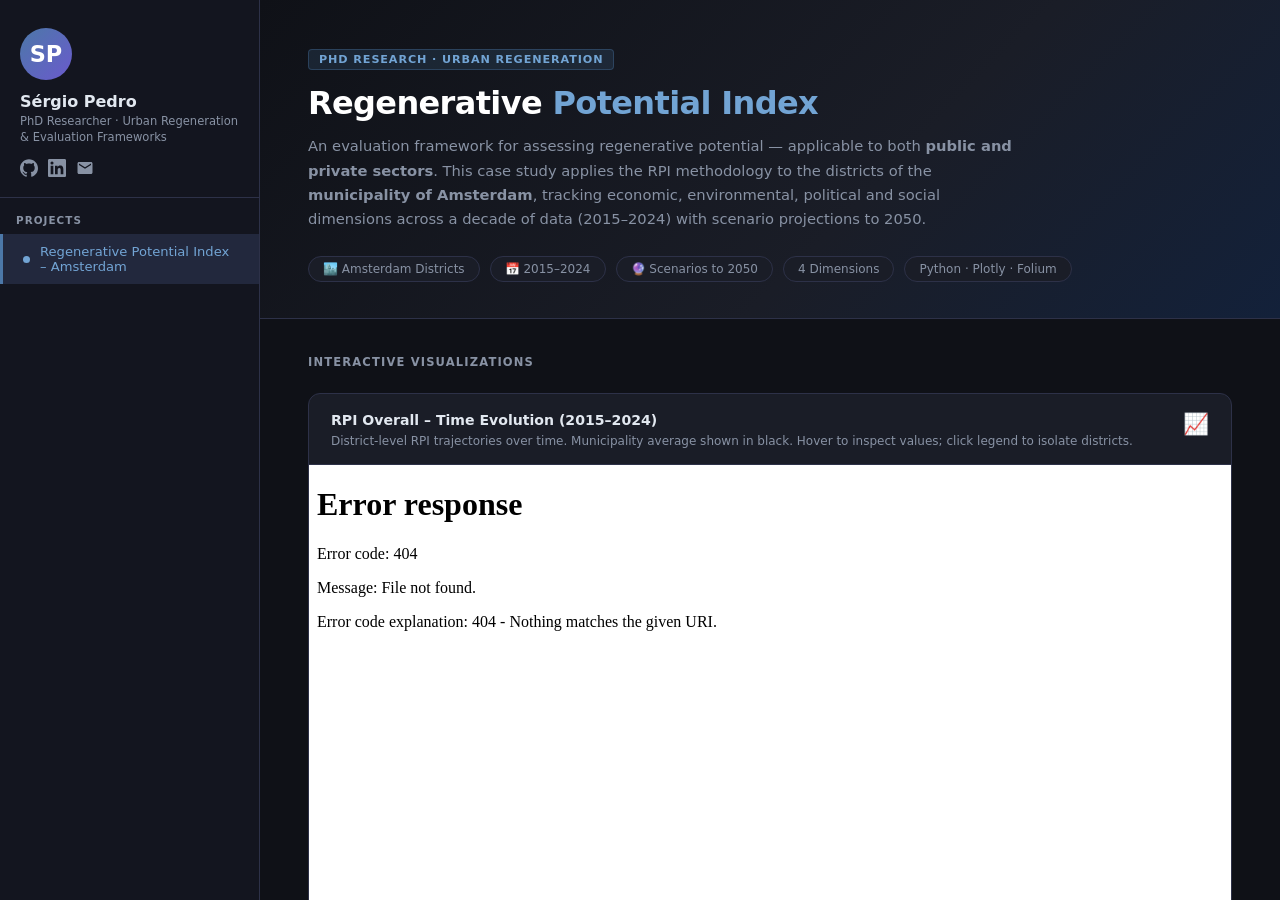
==== docs/index.html @ 81779f28 "Add interactive Plotly visualizations and GitHub Pages portfolio - Replace all matplotlib/seaborn ch" ====
<!DOCTYPE html>
<html lang="en">
<head>
  <meta charset="UTF-8" />
  <meta name="viewport" content="width=device-width, initial-scale=1.0" />
  <title>Sérgio Pedro – Portfolio</title>
  <link rel="stylesheet" href="assets/style.css" />
</head>
<body>

<!-- ═══════════════════════ SIDEBAR ═══════════════════════ -->
<aside class="sidebar">

  <div class="sidebar-header">
    <div class="sidebar-avatar">SP</div>
    <div class="sidebar-name">Sérgio Pedro</div>
    <div class="sidebar-role">PhD Researcher · Urban Regeneration &amp; Evaluation Frameworks</div>
    <div class="sidebar-links">

      <!-- GitHub -->
      <a href="https://github.com/sergiofspedro" target="_blank" title="GitHub">
        <svg viewBox="0 0 24 24" xmlns="http://www.w3.org/2000/svg">
          <path d="M12 .297c-6.63 0-12 5.373-12 12 0 5.303 3.438 9.8 8.205 11.385.6.113.82-.258.82-.577
            0-.285-.01-1.04-.015-2.04-3.338.724-4.042-1.61-4.042-1.61C4.422 18.07 3.633 17.7
            3.633 17.7c-1.087-.744.084-.729.084-.729 1.205.084 1.838 1.236 1.838 1.236 1.07
            1.835 2.809 1.305 3.495.998.108-.776.417-1.305.76-1.605-2.665-.3-5.466-1.332-5.466-5.93
            0-1.31.465-2.38 1.235-3.22-.135-.303-.54-1.523.105-3.176 0 0 1.005-.322 3.3 1.23.96-.267
            1.98-.399 3-.405 1.02.006 2.04.138 3 .405 2.28-1.552 3.285-1.23 3.285-1.23.645 1.653.24
            2.873.12 3.176.765.84 1.23 1.91 1.23 3.22 0 4.61-2.805 5.625-5.475 5.92.42.36.81 1.096.81
            2.22 0 1.606-.015 2.896-.015 3.286 0 .315.21.69.825.57C20.565 22.092 24 17.592 24 12.297c0-6.627-5.373-12-12-12"/>
        </svg>
      </a>

      <!-- LinkedIn -->
      <a href="https://linkedin.com/in/YOUR_LINKEDIN" target="_blank" title="LinkedIn">
        <svg viewBox="0 0 24 24" xmlns="http://www.w3.org/2000/svg">
          <path d="M20.447 20.452h-3.554v-5.569c0-1.328-.027-3.037-1.852-3.037-1.853 0-2.136
            1.445-2.136 2.939v5.667H9.351V9h3.414v1.561h.046c.477-.9 1.637-1.85 3.37-1.85
            3.601 0 4.267 2.37 4.267 5.455v6.286zM5.337 7.433a2.062 2.062 0 0 1-2.063-2.065
            2.064 2.064 0 1 1 2.063 2.065zm1.782 13.019H3.555V9h3.564v11.452zM22.225 0H1.771C.792
            0 0 .774 0 1.729v20.542C0 23.227.792 24 1.771 24h20.451C23.2 24 24 23.227 24
            22.271V1.729C24 .774 23.2 0 22.222 0h.003z"/>
        </svg>
      </a>

      <!-- Email -->
      <a href="mailto:YOUR_EMAIL@example.com" title="Email">
        <svg viewBox="0 0 24 24" xmlns="http://www.w3.org/2000/svg">
          <path d="M20 4H4c-1.1 0-2 .9-2 2v12c0 1.1.9 2 2 2h16c1.1 0 2-.9
            2-2V6c0-1.1-.9-2-2-2zm0 4l-8 5-8-5V6l8 5 8-5v2z"/>
        </svg>
      </a>

    </div>
  </div>

  <div class="nav-section">Projects</div>

  <div class="nav-item active" onclick="showProject('rpi')">
    <span class="nav-dot"></span>
    Regenerative Potential Index – Amsterdam
  </div>

  <!-- Add future projects here following the same pattern:
  <div class="nav-item" onclick="showProject('project2')">
    <span class="nav-dot"></span>
    Your Next Project
  </div>
  -->

</aside>

<!-- ═══════════════════════ MAIN ══════════════════════════ -->
<main class="main" id="main-content">

  <!-- ── RPI PROJECT ── -->
  <section id="project-rpi">

    <div class="hero">
      <div class="hero-tag">PhD Research · Urban Regeneration</div>
      <h1>Regenerative <span>Potential Index</span></h1>
      <p class="hero-sub">
        An evaluation framework for assessing regenerative potential — applicable to both
        <strong>public and private sectors</strong>. This case study applies the RPI methodology
        to the districts of the <strong>municipality of Amsterdam</strong>, tracking economic,
        environmental, political and social dimensions across a decade of data (2015–2024)
        with scenario projections to 2050.
      </p>
      <div class="hero-badges">
        <span class="badge">🏙️ Amsterdam Districts</span>
        <span class="badge">📅 2015–2024</span>
        <span class="badge">🔮 Scenarios to 2050</span>
        <span class="badge">4 Dimensions</span>
        <span class="badge">Python · Plotly · Folium</span>
      </div>
    </div>

    <div class="charts-section">
      <div class="section-title">Interactive Visualizations</div>

      <div class="charts-grid">

        <!-- 1. Overall time series -->
        <div class="chart-card">
          <div class="card-header">
            <div>
              <div class="card-title">RPI Overall – Time Evolution (2015–2024)</div>
              <div class="card-desc">District-level RPI trajectories over time. Municipality average shown in black. Hover to inspect values; click legend to isolate districts.</div>
            </div>
            <div class="card-icon">📈</div>
          </div>
          <iframe class="chart-frame" id="frame-ts-overall"
            src="charts/timeseries_overall.html"
            title="RPI Overall Time Series"
            loading="lazy"
            onerror="showPlaceholder(this)">
          </iframe>
        </div>

        <!-- 2. Dimension time series -->
        <div class="chart-card">
          <div class="card-header">
            <div>
              <div class="card-title">RPI by Dimension – Time Evolution</div>
              <div class="card-desc">Switch between Economic, Environmental, Political and Social dimensions using the buttons above the chart.</div>
            </div>
            <div class="card-icon">🔄</div>
          </div>
          <iframe class="chart-frame" id="frame-ts-dims"
            src="charts/timeseries_dimensions.html"
            title="RPI Dimension Time Series"
            loading="lazy">
          </iframe>
        </div>

        <!-- 3. District comparison 2024 -->
        <div class="chart-card">
          <div class="card-header">
            <div>
              <div class="card-title">District Comparison – 2024 Snapshot</div>
              <div class="card-desc">Cross-district RPI scores for 2024. Select Overall or any dimension. Municipality (purple) shown alongside all districts.</div>
            </div>
            <div class="card-icon">📊</div>
          </div>
          <iframe class="chart-frame" id="frame-hist"
            src="charts/histogram_2024.html"
            title="District Histogram 2024"
            loading="lazy">
          </iframe>
        </div>

        <!-- 4. Scenarios -->
        <div class="chart-card">
          <div class="card-header">
            <div>
              <div class="card-title">Scenario Projections – 2030 &amp; 2050</div>
              <div class="card-desc">Three forecast scenarios (Constrained, Business-As-Usual, Optimistic) extrapolated from 2024 historical trends. Toggle lines via the legend.</div>
            </div>
            <div class="card-icon">🔮</div>
          </div>
          <iframe class="chart-frame" id="frame-scenarios"
            src="charts/scenarios.html"
            title="RPI Scenarios"
            loading="lazy">
          </iframe>
        </div>

        <!-- 5. Map - full width -->
        <div class="chart-card full-width">
          <div class="card-header">
            <div>
              <div class="card-title">Interactive District Map – Amsterdam (2024)</div>
              <div class="card-desc">Choropleth map of RPI Overall scores across Amsterdam's districts in 2024. Pan, zoom and hover over each district for details.</div>
            </div>
            <div class="card-icon">🗺️</div>
          </div>
          <iframe class="chart-frame" id="frame-map"
            src="charts/map_2024.html"
            title="Amsterdam District Map"
            style="height:520px"
            loading="lazy">
          </iframe>
        </div>

        <!-- 6. Correlation heatmap - full width -->
        <div class="chart-card full-width">
          <div class="card-header">
            <div>
              <div class="card-title">Indicator Correlation Matrix</div>
              <div class="card-desc">Pairwise Pearson correlations between all normalized indicators. Blue = positive, Red = negative. Hover to read exact values.</div>
            </div>
            <div class="card-icon">🔬</div>
          </div>
          <iframe class="chart-frame" id="frame-corr"
            src="charts/correlation.html"
            title="Indicator Correlation Heatmap"
            style="height:720px"
            loading="lazy">
          </iframe>
        </div>

      </div><!-- /.charts-grid -->
    </div><!-- /.charts-section -->

  </section><!-- /#project-rpi -->

  <footer class="footer">
    <span>Sérgio Pedro · PhD Research Portfolio</span>
    <span>
      <a href="https://github.com/sergiofspedro/Regenerative-Potential-Index" target="_blank">
        View source on GitHub →
      </a>
    </span>
  </footer>

</main>

<script>
  function showProject(id) {
    document.querySelectorAll('main > section').forEach(s => s.style.display = 'none');
    document.querySelectorAll('.nav-item').forEach(n => n.classList.remove('active'));
    const section = document.getElementById('project-' + id);
    if (section) section.style.display = 'block';
    event.currentTarget.classList.add('active');
  }
</script>

</body>
</html>
---- docs/assets/style.css ----
* {
  margin: 0;
  padding: 0;
  box-sizing: border-box;
}

:root {
  --sidebar-w: 260px;
  --bg-dark:   #0f1117;
  --bg-card:   #1a1d27;
  --bg-sidebar:#13151f;
  --accent:    #4C78A8;
  --accent2:   #72a4d4;
  --text:      #e2e8f0;
  --muted:     #8892a4;
  --border:    #2d3148;
  --active:    #22283d;
}

body {
  font-family: 'Segoe UI', system-ui, -apple-system, sans-serif;
  background: var(--bg-dark);
  color: var(--text);
  display: flex;
  height: 100vh;
  overflow: hidden;
}

/* ─── SIDEBAR ─────────────────────────────────────────────── */
.sidebar {
  width: var(--sidebar-w);
  min-width: var(--sidebar-w);
  background: var(--bg-sidebar);
  border-right: 1px solid var(--border);
  display: flex;
  flex-direction: column;
  overflow-y: auto;
  position: fixed;
  top: 0; left: 0; bottom: 0;
  z-index: 100;
}

.sidebar-header {
  padding: 28px 20px 20px;
  border-bottom: 1px solid var(--border);
}

.sidebar-avatar {
  width: 52px; height: 52px;
  background: linear-gradient(135deg, var(--accent), #6a5acd);
  border-radius: 50%;
  display: flex; align-items: center; justify-content: center;
  font-size: 1.4rem; font-weight: 700; color: #fff;
  margin-bottom: 12px;
}

.sidebar-name {
  font-size: 1rem;
  font-weight: 600;
  color: var(--text);
  margin-bottom: 2px;
}

.sidebar-role {
  font-size: 0.72rem;
  color: var(--muted);
  line-height: 1.4;
  margin-bottom: 14px;
}

.sidebar-links {
  display: flex;
  gap: 10px;
}

.sidebar-links a {
  color: var(--muted);
  text-decoration: none;
  transition: color .2s;
  display: flex; align-items: center;
}

.sidebar-links a:hover { color: var(--accent2); }

.sidebar-links svg {
  width: 18px; height: 18px;
  fill: currentColor;
}

/* ─── NAV ─────────────────────────────────────────────────── */
.nav-section {
  padding: 16px 16px 8px;
  font-size: 0.65rem;
  font-weight: 700;
  letter-spacing: .1em;
  text-transform: uppercase;
  color: var(--muted);
}

.nav-item {
  display: flex;
  align-items: center;
  gap: 10px;
  padding: 10px 20px;
  cursor: pointer;
  border-left: 3px solid transparent;
  transition: all .18s;
  font-size: 0.82rem;
  color: var(--muted);
}

.nav-item:hover {
  background: var(--active);
  color: var(--text);
}

.nav-item.active {
  background: var(--active);
  border-left-color: var(--accent);
  color: var(--accent2);
}

.nav-item .nav-dot {
  width: 7px; height: 7px;
  border-radius: 50%;
  background: var(--muted);
  flex-shrink: 0;
}

.nav-item.active .nav-dot { background: var(--accent2); }

/* ─── MAIN CONTENT ────────────────────────────────────────── */
.main {
  margin-left: var(--sidebar-w);
  flex: 1;
  overflow-y: auto;
  height: 100vh;
}

/* ─── PROJECT HERO ────────────────────────────────────────── */
.hero {
  background: linear-gradient(135deg, #0f1117 0%, #1a1d27 60%, #13213a 100%);
  padding: 48px 48px 36px;
  border-bottom: 1px solid var(--border);
}

.hero-tag {
  display: inline-block;
  background: rgba(76,120,168,.18);
  color: var(--accent2);
  border: 1px solid rgba(76,120,168,.35);
  border-radius: 4px;
  padding: 3px 10px;
  font-size: 0.7rem;
  font-weight: 600;
  letter-spacing: .08em;
  text-transform: uppercase;
  margin-bottom: 14px;
}

.hero h1 {
  font-size: 2rem;
  font-weight: 700;
  letter-spacing: -.02em;
  color: #fff;
  margin-bottom: 12px;
  line-height: 1.2;
}

.hero h1 span { color: var(--accent2); }

.hero-sub {
  font-size: 0.92rem;
  color: var(--muted);
  max-width: 720px;
  line-height: 1.65;
  margin-bottom: 24px;
}

.hero-badges {
  display: flex; flex-wrap: wrap; gap: 10px;
}

.badge {
  background: var(--bg-card);
  border: 1px solid var(--border);
  border-radius: 20px;
  padding: 5px 14px;
  font-size: 0.75rem;
  color: var(--muted);
}

/* ─── CHARTS GRID ─────────────────────────────────────────── */
.charts-section {
  padding: 36px 48px 60px;
}

.section-title {
  font-size: 0.72rem;
  font-weight: 700;
  letter-spacing: .1em;
  text-transform: uppercase;
  color: var(--muted);
  margin-bottom: 24px;
}

.charts-grid {
  display: grid;
  grid-template-columns: repeat(auto-fill, minmax(580px, 1fr));
  gap: 24px;
}

.chart-card {
  background: var(--bg-card);
  border: 1px solid var(--border);
  border-radius: 12px;
  overflow: hidden;
  transition: border-color .2s, box-shadow .2s;
}

.chart-card:hover {
  border-color: var(--accent);
  box-shadow: 0 0 0 1px rgba(76,120,168,.2);
}

.chart-card.full-width {
  grid-column: 1 / -1;
}

.card-header {
  padding: 18px 22px 14px;
  border-bottom: 1px solid var(--border);
  display: flex; align-items: flex-start; justify-content: space-between; gap: 12px;
}

.card-title {
  font-size: 0.88rem;
  font-weight: 600;
  color: var(--text);
  margin-bottom: 4px;
}

.card-desc {
  font-size: 0.75rem;
  color: var(--muted);
  line-height: 1.5;
}

.card-icon {
  font-size: 1.3rem;
  flex-shrink: 0;
}

.chart-frame {
  width: 100%;
  height: 460px;
  border: none;
  background: #fff;
  display: block;
}

.chart-placeholder {
  width: 100%;
  height: 460px;
  display: flex;
  flex-direction: column;
  align-items: center;
  justify-content: center;
  gap: 12px;
  color: var(--muted);
  font-size: 0.85rem;
  background: rgba(255,255,255,.02);
}

.chart-placeholder .icon { font-size: 2.4rem; opacity: .4; }

/* ─── FOOTER ──────────────────────────────────────────────── */
.footer {
  padding: 24px 48px;
  border-top: 1px solid var(--border);
  display: flex; align-items: center; justify-content: space-between;
  font-size: 0.75rem; color: var(--muted);
}

.footer a { color: var(--accent2); text-decoration: none; }
.footer a:hover { text-decoration: underline; }

/* ─── RESPONSIVE ──────────────────────────────────────────── */
@media (max-width: 900px) {
  .sidebar { display: none; }
  .main { margin-left: 0; }
  .hero, .charts-section, .footer { padding-left: 24px; padding-right: 24px; }
  .charts-grid { grid-template-columns: 1fr; }
}
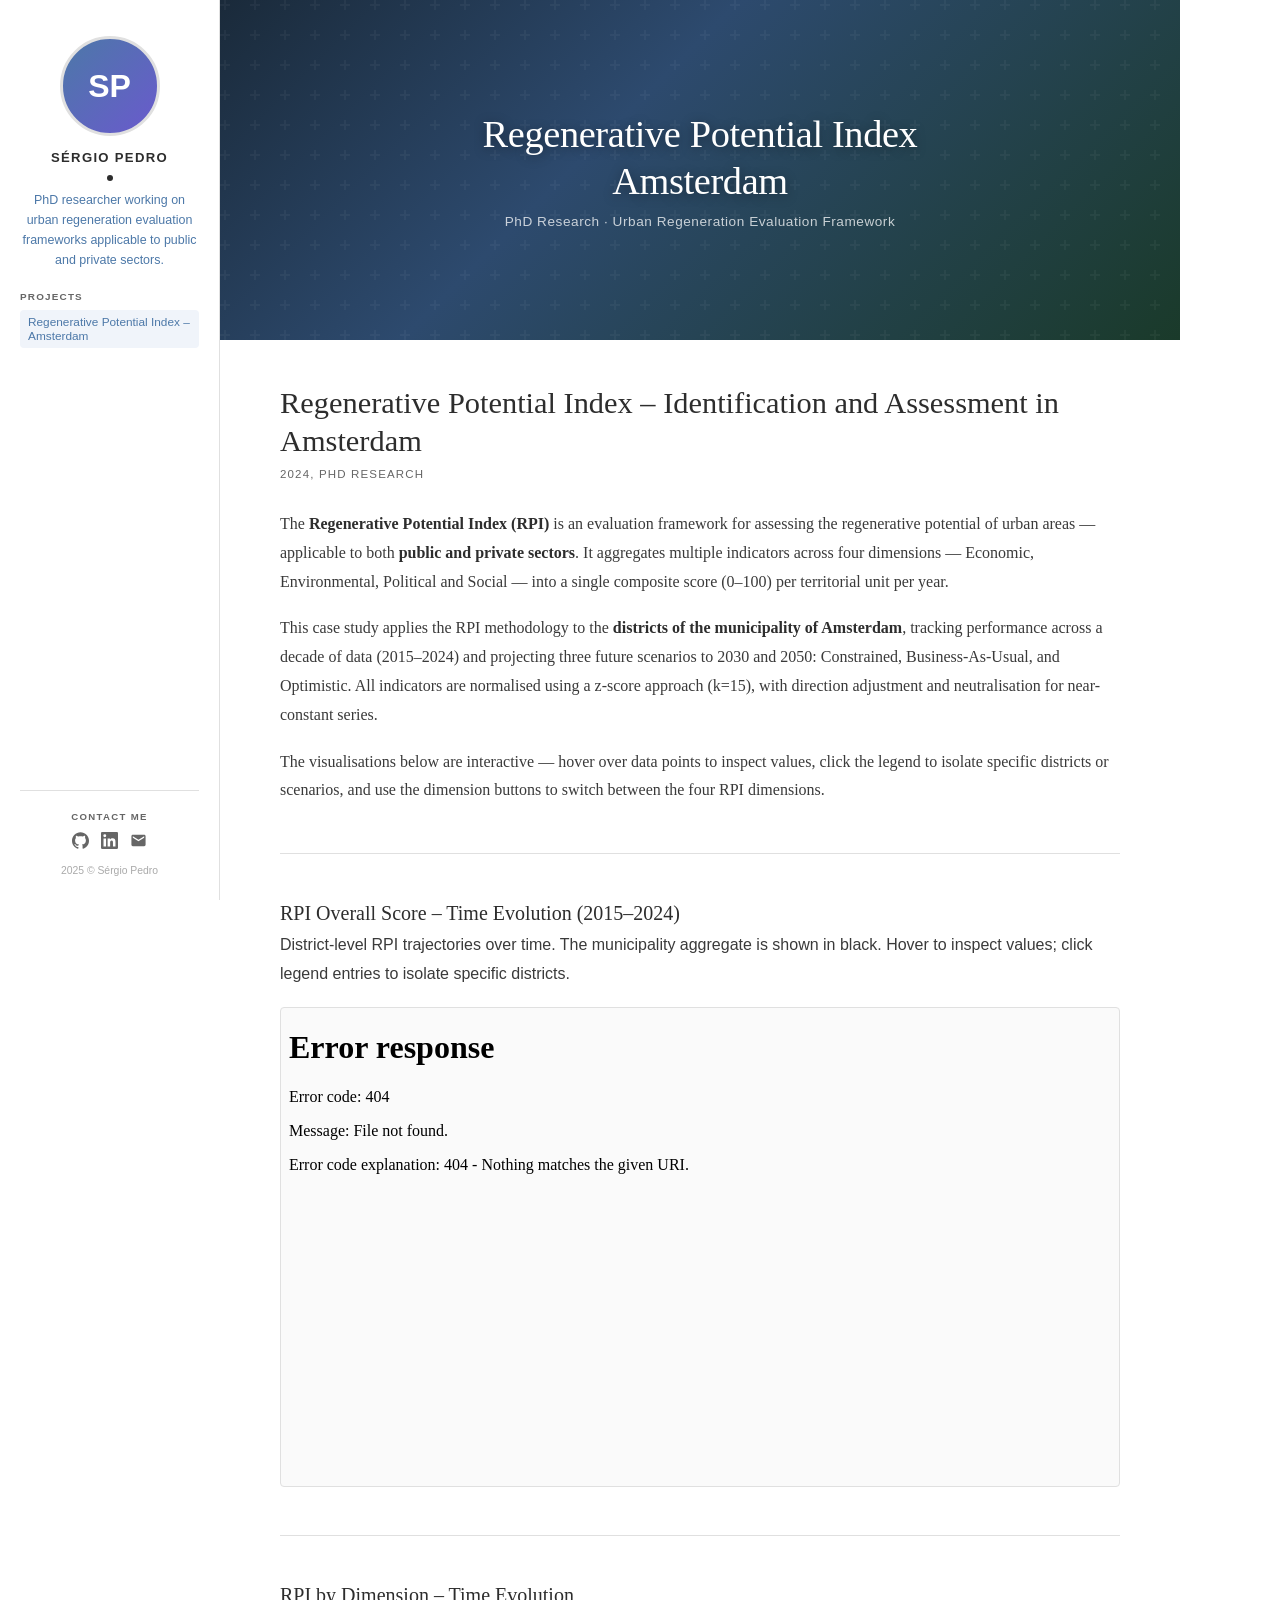
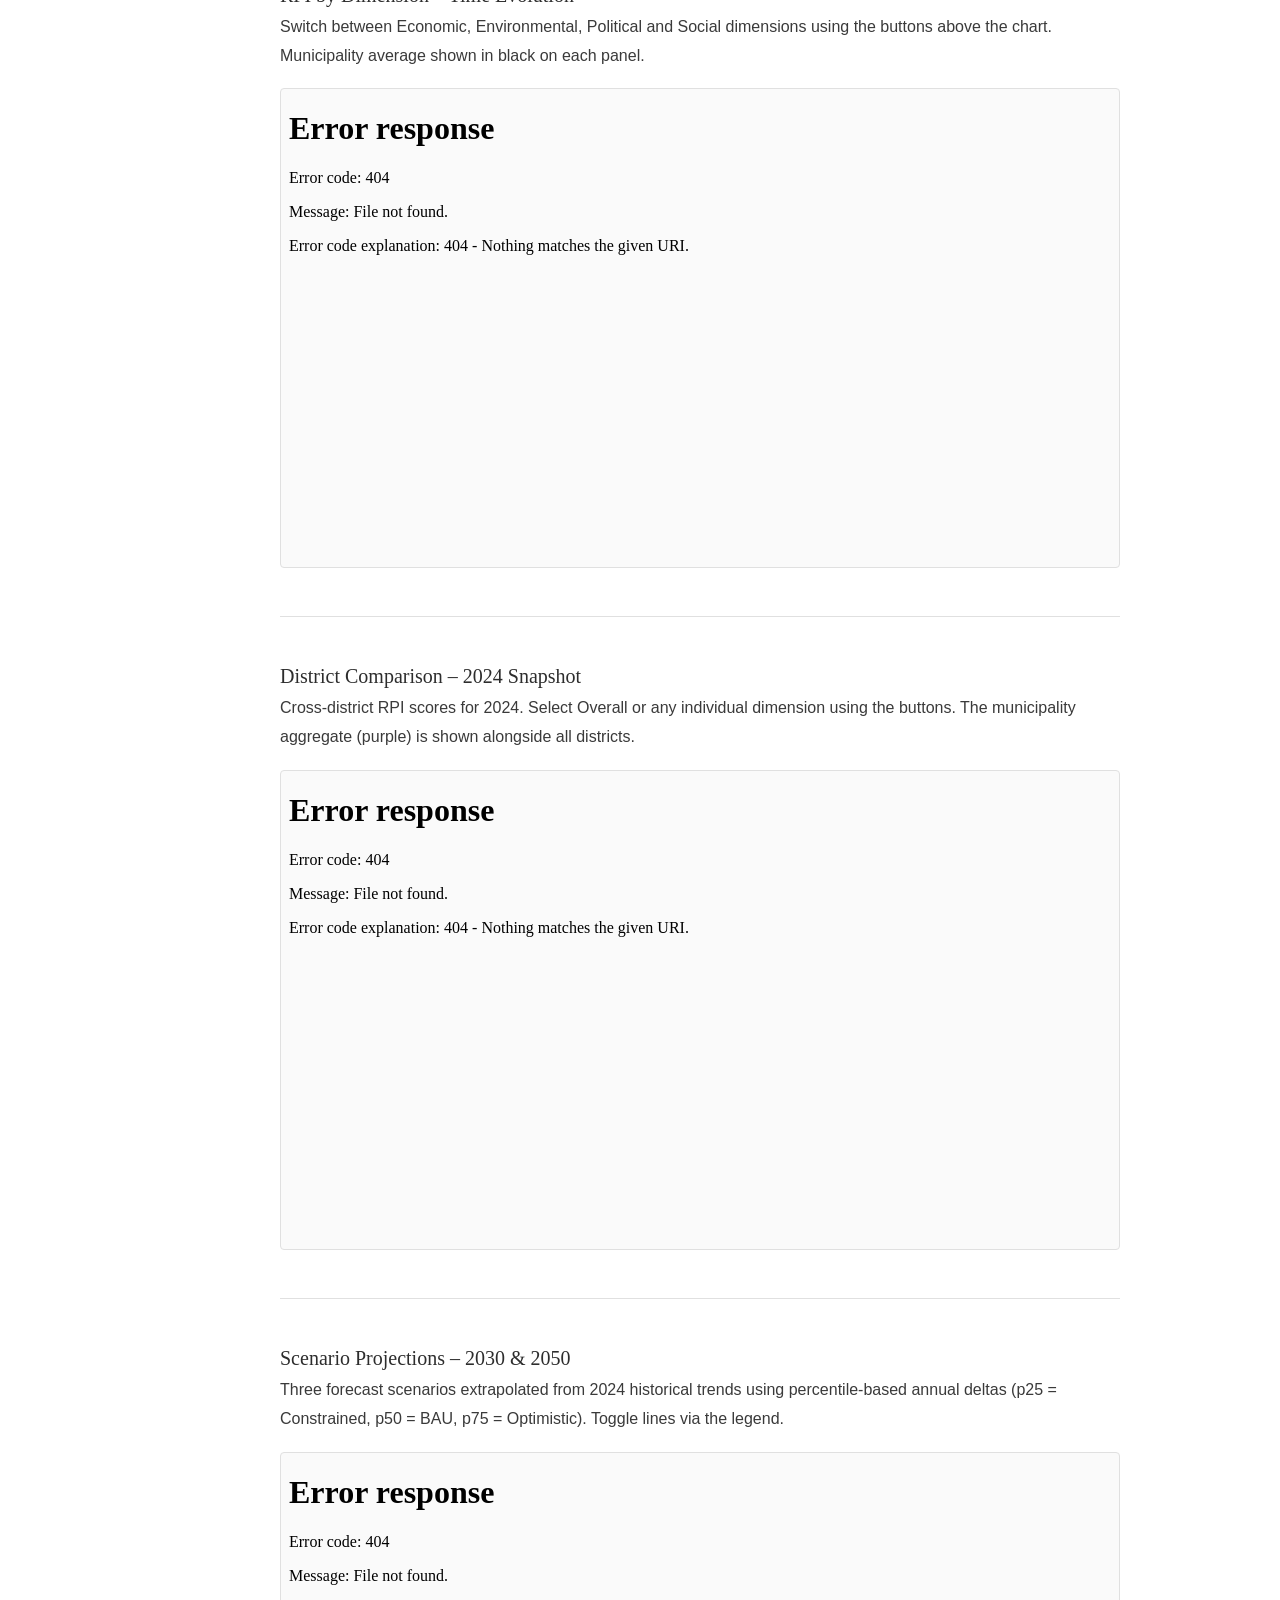
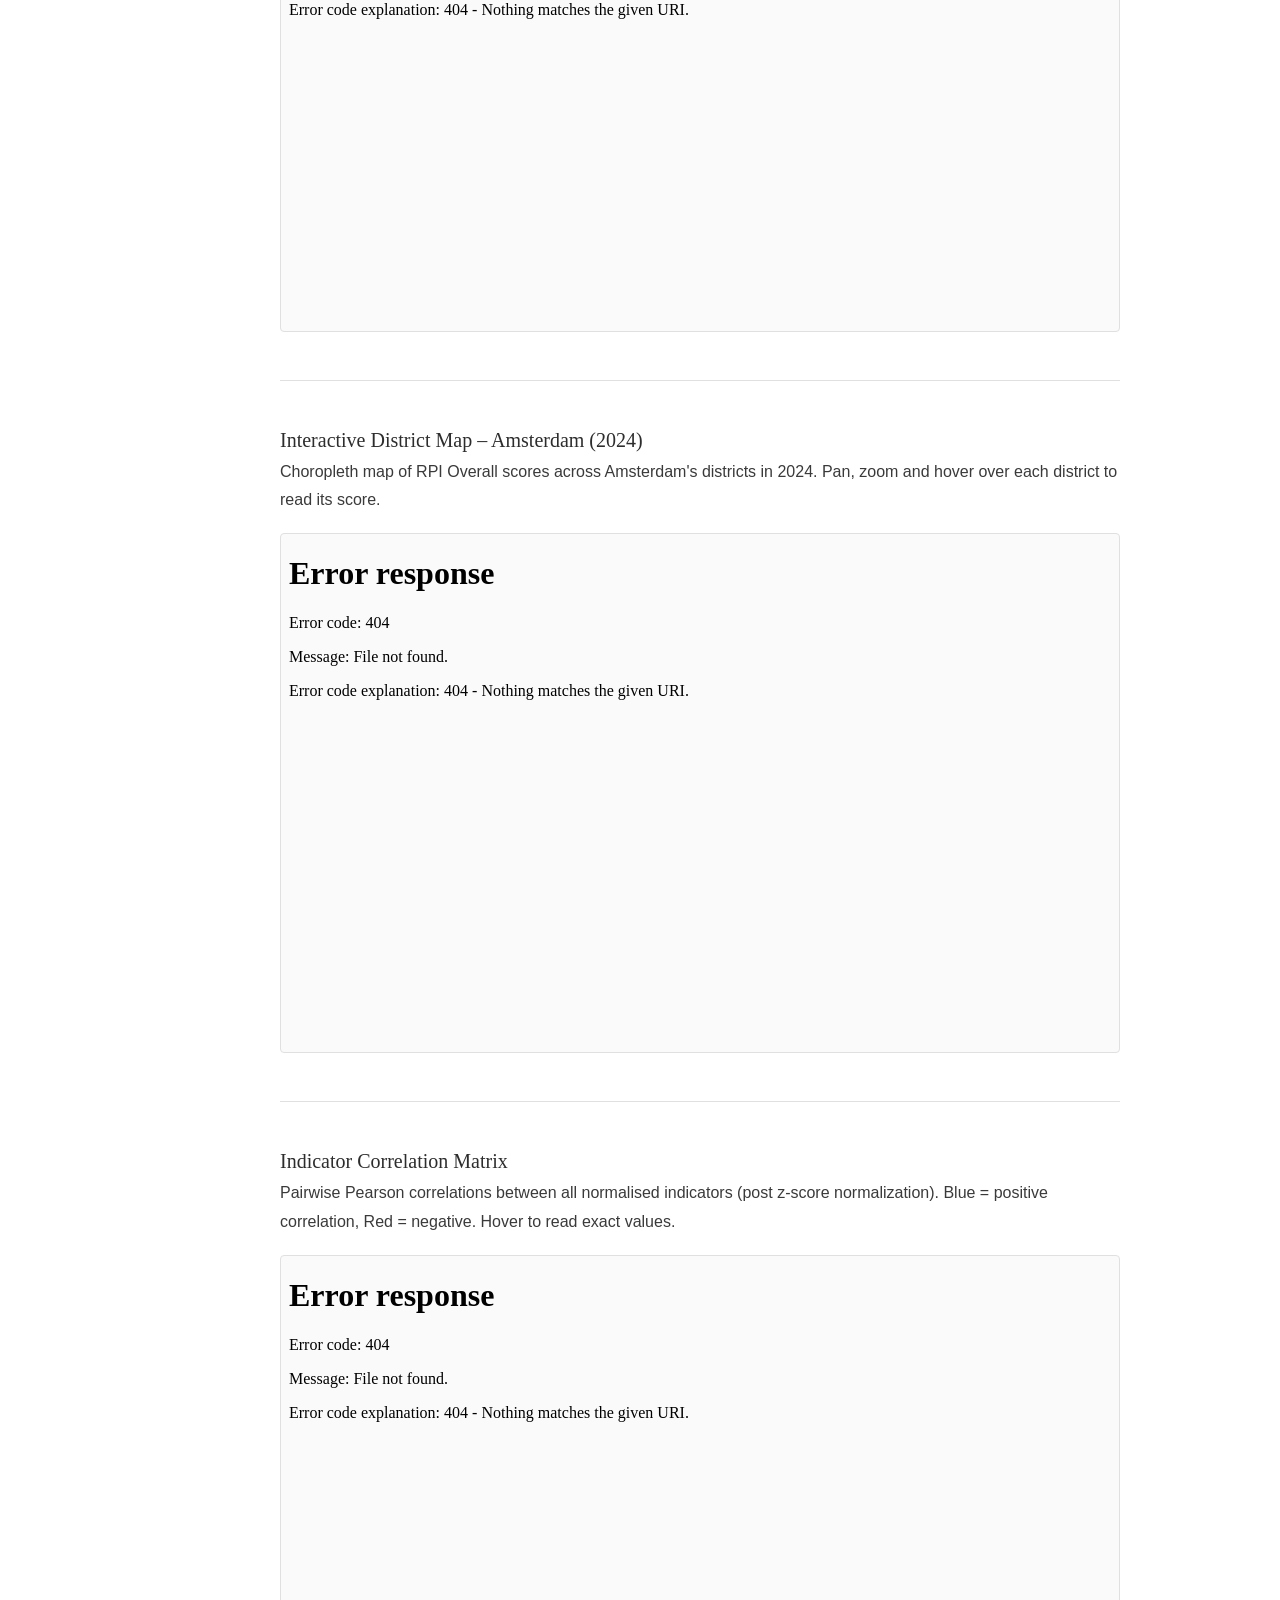
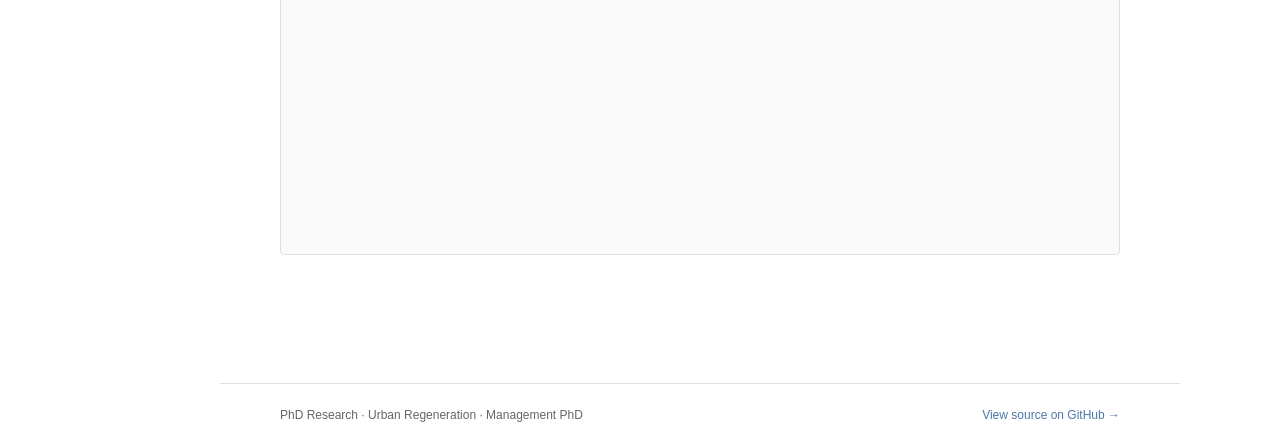
==== commit 438d18c5: "Redesign GitHub Pages to match article/blog layout (Manuel Banza style) - Light theme instead of dar" ====
--- a/docs/index.html
+++ b/docs/index.html
@@ -8,220 +8,184 @@
 </head>
 <body>
 
-<!-- ═══════════════════════ SIDEBAR ═══════════════════════ -->
+<!-- ═══════════════════ SIDEBAR ════════════════════ -->
 <aside class="sidebar">
 
-  <div class="sidebar-header">
-    <div class="sidebar-avatar">SP</div>
-    <div class="sidebar-name">Sérgio Pedro</div>
-    <div class="sidebar-role">PhD Researcher · Urban Regeneration &amp; Evaluation Frameworks</div>
-    <div class="sidebar-links">
+  <div class="sidebar-avatar">SP</div>
+  <div class="sidebar-name">Sérgio Pedro</div>
+  <div class="sidebar-dot"></div>
+  <p class="sidebar-bio">
+    PhD researcher working on urban regeneration evaluation frameworks applicable to public and private sectors.
+  </p>
+
+  <div class="sidebar-projects">
+    <div class="sidebar-projects-title">Projects</div>
+    <button class="sidebar-project-link active" onclick="showProject('rpi', this)">
+      Regenerative Potential Index – Amsterdam
+    </button>
+    <!-- Add future projects here:
+    <button class="sidebar-project-link" onclick="showProject('project2', this)">
+      Your Next Project
+    </button>
+    -->
+  </div>
+
+  <div class="sidebar-contact">
+    <div class="sidebar-contact-label">Contact me</div>
+    <div class="contact-icons">
 
       <!-- GitHub -->
       <a href="https://github.com/sergiofspedro" target="_blank" title="GitHub">
-        <svg viewBox="0 0 24 24" xmlns="http://www.w3.org/2000/svg">
-          <path d="M12 .297c-6.63 0-12 5.373-12 12 0 5.303 3.438 9.8 8.205 11.385.6.113.82-.258.82-.577
-            0-.285-.01-1.04-.015-2.04-3.338.724-4.042-1.61-4.042-1.61C4.422 18.07 3.633 17.7
-            3.633 17.7c-1.087-.744.084-.729.084-.729 1.205.084 1.838 1.236 1.838 1.236 1.07
-            1.835 2.809 1.305 3.495.998.108-.776.417-1.305.76-1.605-2.665-.3-5.466-1.332-5.466-5.93
-            0-1.31.465-2.38 1.235-3.22-.135-.303-.54-1.523.105-3.176 0 0 1.005-.322 3.3 1.23.96-.267
-            1.98-.399 3-.405 1.02.006 2.04.138 3 .405 2.28-1.552 3.285-1.23 3.285-1.23.645 1.653.24
-            2.873.12 3.176.765.84 1.23 1.91 1.23 3.22 0 4.61-2.805 5.625-5.475 5.92.42.36.81 1.096.81
-            2.22 0 1.606-.015 2.896-.015 3.286 0 .315.21.69.825.57C20.565 22.092 24 17.592 24 12.297c0-6.627-5.373-12-12-12"/>
-        </svg>
+        <svg viewBox="0 0 24 24"><path d="M12 .297c-6.63 0-12 5.373-12 12 0 5.303 3.438 9.8 8.205 11.385.6.113.82-.258.82-.577 0-.285-.01-1.04-.015-2.04-3.338.724-4.042-1.61-4.042-1.61C4.422 18.07 3.633 17.7 3.633 17.7c-1.087-.744.084-.729.084-.729 1.205.084 1.838 1.236 1.838 1.236 1.07 1.835 2.809 1.305 3.495.998.108-.776.417-1.305.76-1.605-2.665-.3-5.466-1.332-5.466-5.93 0-1.31.465-2.38 1.235-3.22-.135-.303-.54-1.523.105-3.176 0 0 1.005-.322 3.3 1.23.96-.267 1.98-.399 3-.405 1.02.006 2.04.138 3 .405 2.28-1.552 3.285-1.23 3.285-1.23.645 1.653.24 2.873.12 3.176.765.84 1.23 1.91 1.23 3.22 0 4.61-2.805 5.625-5.475 5.92.42.36.81 1.096.81 2.22 0 1.606-.015 2.896-.015 3.286 0 .315.21.69.825.57C20.565 22.092 24 17.592 24 12.297c0-6.627-5.373-12-12-12"/></svg>
       </a>
 
       <!-- LinkedIn -->
       <a href="https://linkedin.com/in/YOUR_LINKEDIN" target="_blank" title="LinkedIn">
-        <svg viewBox="0 0 24 24" xmlns="http://www.w3.org/2000/svg">
-          <path d="M20.447 20.452h-3.554v-5.569c0-1.328-.027-3.037-1.852-3.037-1.853 0-2.136
-            1.445-2.136 2.939v5.667H9.351V9h3.414v1.561h.046c.477-.9 1.637-1.85 3.37-1.85
-            3.601 0 4.267 2.37 4.267 5.455v6.286zM5.337 7.433a2.062 2.062 0 0 1-2.063-2.065
-            2.064 2.064 0 1 1 2.063 2.065zm1.782 13.019H3.555V9h3.564v11.452zM22.225 0H1.771C.792
-            0 0 .774 0 1.729v20.542C0 23.227.792 24 1.771 24h20.451C23.2 24 24 23.227 24
-            22.271V1.729C24 .774 23.2 0 22.222 0h.003z"/>
-        </svg>
+        <svg viewBox="0 0 24 24"><path d="M20.447 20.452h-3.554v-5.569c0-1.328-.027-3.037-1.852-3.037-1.853 0-2.136 1.445-2.136 2.939v5.667H9.351V9h3.414v1.561h.046c.477-.9 1.637-1.85 3.37-1.85 3.601 0 4.267 2.37 4.267 5.455v6.286zM5.337 7.433a2.062 2.062 0 0 1-2.063-2.065 2.064 2.064 0 1 1 2.063 2.065zm1.782 13.019H3.555V9h3.564v11.452zM22.225 0H1.771C.792 0 0 .774 0 1.729v20.542C0 23.227.792 24 1.771 24h20.451C23.2 24 24 23.227 24 22.271V1.729C24 .774 23.2 0 22.222 0h.003z"/></svg>
       </a>
 
       <!-- Email -->
       <a href="mailto:YOUR_EMAIL@example.com" title="Email">
-        <svg viewBox="0 0 24 24" xmlns="http://www.w3.org/2000/svg">
-          <path d="M20 4H4c-1.1 0-2 .9-2 2v12c0 1.1.9 2 2 2h16c1.1 0 2-.9
-            2-2V6c0-1.1-.9-2-2-2zm0 4l-8 5-8-5V6l8 5 8-5v2z"/>
-        </svg>
+        <svg viewBox="0 0 24 24"><path d="M20 4H4c-1.1 0-2 .9-2 2v12c0 1.1.9 2 2 2h16c1.1 0 2-.9 2-2V6c0-1.1-.9-2-2-2zm0 4l-8 5-8-5V6l8 5 8-5v2z"/></svg>
       </a>
 
     </div>
+    <div class="sidebar-copy">2025 © Sérgio Pedro</div>
   </div>
-
-  <div class="nav-section">Projects</div>
-
-  <div class="nav-item active" onclick="showProject('rpi')">
-    <span class="nav-dot"></span>
-    Regenerative Potential Index – Amsterdam
-  </div>
-
-  <!-- Add future projects here following the same pattern:
-  <div class="nav-item" onclick="showProject('project2')">
-    <span class="nav-dot"></span>
-    Your Next Project
-  </div>
-  -->
 
 </aside>
 
-<!-- ═══════════════════════ MAIN ══════════════════════════ -->
-<main class="main" id="main-content">
+<!-- ═══════════════════ MAIN ════════════════════════ -->
+<main class="main">
 
   <!-- ── RPI PROJECT ── -->
   <section id="project-rpi">
 
-    <div class="hero">
-      <div class="hero-tag">PhD Research · Urban Regeneration</div>
-      <h1>Regenerative <span>Potential Index</span></h1>
-      <p class="hero-sub">
-        An evaluation framework for assessing regenerative potential — applicable to both
-        <strong>public and private sectors</strong>. This case study applies the RPI methodology
-        to the districts of the <strong>municipality of Amsterdam</strong>, tracking economic,
-        environmental, political and social dimensions across a decade of data (2015–2024)
-        with scenario projections to 2050.
-      </p>
-      <div class="hero-badges">
-        <span class="badge">🏙️ Amsterdam Districts</span>
-        <span class="badge">📅 2015–2024</span>
-        <span class="badge">🔮 Scenarios to 2050</span>
-        <span class="badge">4 Dimensions</span>
-        <span class="badge">Python · Plotly · Folium</span>
+    <!-- Hero banner -->
+    <div class="hero-banner">
+      <div class="hero-text">
+        <h1>Regenerative Potential Index<br>Amsterdam</h1>
+        <div class="hero-sub-banner">PhD Research · Urban Regeneration Evaluation Framework</div>
       </div>
     </div>
 
-    <div class="charts-section">
-      <div class="section-title">Interactive Visualizations</div>
+    <!-- Article body -->
+    <div class="article">
 
-      <div class="charts-grid">
+      <h1 class="article-title">Regenerative Potential Index – Identification and Assessment in Amsterdam</h1>
+      <div class="article-date">2024, PhD Research</div>
 
-        <!-- 1. Overall time series -->
-        <div class="chart-card">
-          <div class="card-header">
-            <div>
-              <div class="card-title">RPI Overall – Time Evolution (2015–2024)</div>
-              <div class="card-desc">District-level RPI trajectories over time. Municipality average shown in black. Hover to inspect values; click legend to isolate districts.</div>
-            </div>
-            <div class="card-icon">📈</div>
-          </div>
-          <iframe class="chart-frame" id="frame-ts-overall"
-            src="charts/timeseries_overall.html"
-            title="RPI Overall Time Series"
-            loading="lazy"
-            onerror="showPlaceholder(this)">
-          </iframe>
-        </div>
+      <p>
+        The <strong>Regenerative Potential Index (RPI)</strong> is an evaluation framework for assessing the
+        regenerative potential of urban areas — applicable to both <strong>public and private sectors</strong>.
+        It aggregates multiple indicators across four dimensions — Economic, Environmental, Political and Social —
+        into a single composite score (0–100) per territorial unit per year.
+      </p>
 
-        <!-- 2. Dimension time series -->
-        <div class="chart-card">
-          <div class="card-header">
-            <div>
-              <div class="card-title">RPI by Dimension – Time Evolution</div>
-              <div class="card-desc">Switch between Economic, Environmental, Political and Social dimensions using the buttons above the chart.</div>
-            </div>
-            <div class="card-icon">🔄</div>
-          </div>
-          <iframe class="chart-frame" id="frame-ts-dims"
-            src="charts/timeseries_dimensions.html"
-            title="RPI Dimension Time Series"
-            loading="lazy">
-          </iframe>
-        </div>
+      <p>
+        This case study applies the RPI methodology to the <strong>districts of the municipality of Amsterdam</strong>,
+        tracking performance across a decade of data (2015–2024) and projecting three future scenarios to 2030 and 2050:
+        Constrained, Business-As-Usual, and Optimistic. All indicators are normalised using a z-score approach (k=15),
+        with direction adjustment and neutralisation for near-constant series.
+      </p>
 
-        <!-- 3. District comparison 2024 -->
-        <div class="chart-card">
-          <div class="card-header">
-            <div>
-              <div class="card-title">District Comparison – 2024 Snapshot</div>
-              <div class="card-desc">Cross-district RPI scores for 2024. Select Overall or any dimension. Municipality (purple) shown alongside all districts.</div>
-            </div>
-            <div class="card-icon">📊</div>
-          </div>
-          <iframe class="chart-frame" id="frame-hist"
-            src="charts/histogram_2024.html"
-            title="District Histogram 2024"
-            loading="lazy">
-          </iframe>
-        </div>
+      <p>
+        The visualisations below are interactive — hover over data points to inspect values, click the legend to
+        isolate specific districts or scenarios, and use the dimension buttons to switch between the four RPI dimensions.
+      </p>
 
-        <!-- 4. Scenarios -->
-        <div class="chart-card">
-          <div class="card-header">
-            <div>
-              <div class="card-title">Scenario Projections – 2030 &amp; 2050</div>
-              <div class="card-desc">Three forecast scenarios (Constrained, Business-As-Usual, Optimistic) extrapolated from 2024 historical trends. Toggle lines via the legend.</div>
-            </div>
-            <div class="card-icon">🔮</div>
-          </div>
-          <iframe class="chart-frame" id="frame-scenarios"
-            src="charts/scenarios.html"
-            title="RPI Scenarios"
-            loading="lazy">
-          </iframe>
-        </div>
+      <!-- 1. Overall time series -->
+      <hr class="chart-divider" />
+      <div class="chart-section">
+        <h2>RPI Overall Score – Time Evolution (2015–2024)</h2>
+        <p class="chart-desc">
+          District-level RPI trajectories over time. The municipality aggregate is shown in black.
+          Hover to inspect values; click legend entries to isolate specific districts.
+        </p>
+        <iframe class="chart-frame" src="charts/timeseries_overall.html"
+          title="RPI Overall Time Series" loading="lazy"></iframe>
+      </div>
 
-        <!-- 5. Map - full width -->
-        <div class="chart-card full-width">
-          <div class="card-header">
-            <div>
-              <div class="card-title">Interactive District Map – Amsterdam (2024)</div>
-              <div class="card-desc">Choropleth map of RPI Overall scores across Amsterdam's districts in 2024. Pan, zoom and hover over each district for details.</div>
-            </div>
-            <div class="card-icon">🗺️</div>
-          </div>
-          <iframe class="chart-frame" id="frame-map"
-            src="charts/map_2024.html"
-            title="Amsterdam District Map"
-            style="height:520px"
-            loading="lazy">
-          </iframe>
-        </div>
+      <!-- 2. Dimension time series -->
+      <hr class="chart-divider" />
+      <div class="chart-section">
+        <h2>RPI by Dimension – Time Evolution</h2>
+        <p class="chart-desc">
+          Switch between Economic, Environmental, Political and Social dimensions using the buttons
+          above the chart. Municipality average shown in black on each panel.
+        </p>
+        <iframe class="chart-frame" src="charts/timeseries_dimensions.html"
+          title="RPI Dimension Time Series" loading="lazy"></iframe>
+      </div>
 
-        <!-- 6. Correlation heatmap - full width -->
-        <div class="chart-card full-width">
-          <div class="card-header">
-            <div>
-              <div class="card-title">Indicator Correlation Matrix</div>
-              <div class="card-desc">Pairwise Pearson correlations between all normalized indicators. Blue = positive, Red = negative. Hover to read exact values.</div>
-            </div>
-            <div class="card-icon">🔬</div>
-          </div>
-          <iframe class="chart-frame" id="frame-corr"
-            src="charts/correlation.html"
-            title="Indicator Correlation Heatmap"
-            style="height:720px"
-            loading="lazy">
-          </iframe>
-        </div>
+      <!-- 3. Histogram 2024 -->
+      <hr class="chart-divider" />
+      <div class="chart-section">
+        <h2>District Comparison – 2024 Snapshot</h2>
+        <p class="chart-desc">
+          Cross-district RPI scores for 2024. Select Overall or any individual dimension using the buttons.
+          The municipality aggregate (purple) is shown alongside all districts.
+        </p>
+        <iframe class="chart-frame" src="charts/histogram_2024.html"
+          title="District Histogram 2024" loading="lazy"></iframe>
+      </div>
 
-      </div><!-- /.charts-grid -->
-    </div><!-- /.charts-section -->
+      <!-- 4. Scenarios -->
+      <hr class="chart-divider" />
+      <div class="chart-section">
+        <h2>Scenario Projections – 2030 &amp; 2050</h2>
+        <p class="chart-desc">
+          Three forecast scenarios extrapolated from 2024 historical trends using percentile-based annual deltas
+          (p25 = Constrained, p50 = BAU, p75 = Optimistic). Toggle lines via the legend.
+        </p>
+        <iframe class="chart-frame" src="charts/scenarios.html"
+          title="RPI Scenarios" loading="lazy"></iframe>
+      </div>
 
-  </section><!-- /#project-rpi -->
+      <!-- 5. Map -->
+      <hr class="chart-divider" />
+      <div class="chart-section">
+        <h2>Interactive District Map – Amsterdam (2024)</h2>
+        <p class="chart-desc">
+          Choropleth map of RPI Overall scores across Amsterdam's districts in 2024.
+          Pan, zoom and hover over each district to read its score.
+        </p>
+        <iframe class="chart-frame map" src="charts/map_2024.html"
+          title="Amsterdam District Map" loading="lazy"></iframe>
+      </div>
 
-  <footer class="footer">
-    <span>Sérgio Pedro · PhD Research Portfolio</span>
-    <span>
+      <!-- 6. Correlation -->
+      <hr class="chart-divider" />
+      <div class="chart-section">
+        <h2>Indicator Correlation Matrix</h2>
+        <p class="chart-desc">
+          Pairwise Pearson correlations between all normalised indicators (post z-score normalization).
+          Blue = positive correlation, Red = negative. Hover to read exact values.
+        </p>
+        <iframe class="chart-frame tall" src="charts/correlation.html"
+          title="Indicator Correlation Heatmap" loading="lazy"></iframe>
+      </div>
+
+    </div><!-- /.article -->
+
+    <footer class="article-footer">
+      <span>PhD Research · Urban Regeneration · Management PhD</span>
       <a href="https://github.com/sergiofspedro/Regenerative-Potential-Index" target="_blank">
         View source on GitHub →
       </a>
-    </span>
-  </footer>
+    </footer>
+
+  </section>
 
 </main>
 
 <script>
-  function showProject(id) {
+  function showProject(id, btn) {
     document.querySelectorAll('main > section').forEach(s => s.style.display = 'none');
-    document.querySelectorAll('.nav-item').forEach(n => n.classList.remove('active'));
-    const section = document.getElementById('project-' + id);
-    if (section) section.style.display = 'block';
-    event.currentTarget.classList.add('active');
+    document.querySelectorAll('.sidebar-project-link').forEach(b => b.classList.remove('active'));
+    const s = document.getElementById('project-' + id);
+    if (s) s.style.display = 'block';
+    if (btn) btn.classList.add('active');
   }
 </script>
 
--- a/docs/assets/style.css
+++ b/docs/assets/style.css
@@ -1,294 +1,298 @@
-* {
-  margin: 0;
-  padding: 0;
-  box-sizing: border-box;
-}
+* { margin: 0; padding: 0; box-sizing: border-box; }
 
 :root {
-  --sidebar-w: 260px;
-  --bg-dark:   #0f1117;
-  --bg-card:   #1a1d27;
-  --bg-sidebar:#13151f;
+  --sidebar-w: 220px;
+  --text:      #2d2d2d;
+  --muted:     #666;
   --accent:    #4C78A8;
-  --accent2:   #72a4d4;
-  --text:      #e2e8f0;
-  --muted:     #8892a4;
-  --border:    #2d3148;
-  --active:    #22283d;
+  --border:    #e0e0e0;
+  --bg:        #ffffff;
+  --bg-light:  #f9f9f9;
 }
 
 body {
-  font-family: 'Segoe UI', system-ui, -apple-system, sans-serif;
-  background: var(--bg-dark);
-  color: var(--text);
+  font-family: 'Georgia', 'Times New Roman', serif;
+  color: var(--text);
+  background: var(--bg);
   display: flex;
-  height: 100vh;
-  overflow: hidden;
+  min-height: 100vh;
 }
 
 /* ─── SIDEBAR ─────────────────────────────────────────────── */
 .sidebar {
   width: var(--sidebar-w);
   min-width: var(--sidebar-w);
-  background: var(--bg-sidebar);
+  position: fixed;
+  top: 0; left: 0; bottom: 0;
+  background: var(--bg);
   border-right: 1px solid var(--border);
   display: flex;
   flex-direction: column;
+  align-items: center;
+  padding: 36px 20px 24px;
+  text-align: center;
   overflow-y: auto;
-  position: fixed;
-  top: 0; left: 0; bottom: 0;
   z-index: 100;
 }
 
-.sidebar-header {
-  padding: 28px 20px 20px;
-  border-bottom: 1px solid var(--border);
-}
-
 .sidebar-avatar {
-  width: 52px; height: 52px;
-  background: linear-gradient(135deg, var(--accent), #6a5acd);
+  width: 100px; height: 100px;
   border-radius: 50%;
+  background: linear-gradient(135deg, #4C78A8, #6a5acd);
   display: flex; align-items: center; justify-content: center;
-  font-size: 1.4rem; font-weight: 700; color: #fff;
-  margin-bottom: 12px;
+  font-family: 'Segoe UI', sans-serif;
+  font-size: 2rem; font-weight: 700;
+  color: #fff;
+  margin-bottom: 14px;
+  border: 3px solid var(--border);
 }
 
 .sidebar-name {
-  font-size: 1rem;
-  font-weight: 600;
-  color: var(--text);
-  margin-bottom: 2px;
-}
-
-.sidebar-role {
-  font-size: 0.72rem;
-  color: var(--muted);
-  line-height: 1.4;
-  margin-bottom: 14px;
-}
-
-.sidebar-links {
+  font-family: 'Segoe UI', Arial, sans-serif;
+  font-size: 0.82rem;
+  font-weight: 700;
+  letter-spacing: .1em;
+  text-transform: uppercase;
+  color: var(--text);
+  margin-bottom: 4px;
+}
+
+.sidebar-dot {
+  width: 6px; height: 6px;
+  border-radius: 50%;
+  background: var(--text);
+  margin: 6px auto 10px;
+}
+
+.sidebar-bio {
+  font-family: 'Segoe UI', Arial, sans-serif;
+  font-size: 0.78rem;
+  color: var(--accent);
+  line-height: 1.6;
+  margin-bottom: 20px;
+}
+
+.sidebar-bio a {
+  color: var(--accent);
+  text-decoration: underline;
+}
+
+/* ─── PROJECT NAV (sidebar) ───────────────────────────────── */
+.sidebar-projects {
+  width: 100%;
+  margin-bottom: 20px;
+}
+
+.sidebar-projects-title {
+  font-family: 'Segoe UI', Arial, sans-serif;
+  font-size: 0.62rem;
+  font-weight: 700;
+  letter-spacing: .12em;
+  text-transform: uppercase;
+  color: var(--muted);
+  margin-bottom: 8px;
+  text-align: left;
+}
+
+.sidebar-project-link {
+  display: block;
+  font-family: 'Segoe UI', Arial, sans-serif;
+  font-size: 0.74rem;
+  color: var(--muted);
+  text-decoration: none;
+  padding: 5px 8px;
+  border-radius: 4px;
+  text-align: left;
+  cursor: pointer;
+  transition: background .15s, color .15s;
+  border: none; background: none; width: 100%;
+}
+
+.sidebar-project-link:hover,
+.sidebar-project-link.active {
+  background: #f0f4fa;
+  color: var(--accent);
+}
+
+/* ─── CONTACT ─────────────────────────────────────────────── */
+.sidebar-contact {
+  margin-top: auto;
+  width: 100%;
+  padding-top: 20px;
+  border-top: 1px solid var(--border);
+}
+
+.sidebar-contact-label {
+  font-family: 'Segoe UI', Arial, sans-serif;
+  font-size: 0.6rem;
+  font-weight: 700;
+  letter-spacing: .14em;
+  text-transform: uppercase;
+  color: var(--muted);
+  margin-bottom: 10px;
+}
+
+.contact-icons {
   display: flex;
-  gap: 10px;
-}
-
-.sidebar-links a {
+  justify-content: center;
+  gap: 12px;
+  margin-bottom: 16px;
+}
+
+.contact-icons a {
   color: var(--muted);
   text-decoration: none;
   transition: color .2s;
-  display: flex; align-items: center;
-}
-
-.sidebar-links a:hover { color: var(--accent2); }
-
-.sidebar-links svg {
-  width: 18px; height: 18px;
+}
+
+.contact-icons a:hover { color: var(--accent); }
+
+.contact-icons svg {
+  width: 17px; height: 17px;
   fill: currentColor;
-}
-
-/* ─── NAV ─────────────────────────────────────────────────── */
-.nav-section {
-  padding: 16px 16px 8px;
+  display: block;
+}
+
+.sidebar-copy {
+  font-family: 'Segoe UI', Arial, sans-serif;
   font-size: 0.65rem;
-  font-weight: 700;
-  letter-spacing: .1em;
-  text-transform: uppercase;
-  color: var(--muted);
-}
-
-.nav-item {
-  display: flex;
-  align-items: center;
-  gap: 10px;
-  padding: 10px 20px;
-  cursor: pointer;
-  border-left: 3px solid transparent;
-  transition: all .18s;
-  font-size: 0.82rem;
-  color: var(--muted);
-}
-
-.nav-item:hover {
-  background: var(--active);
-  color: var(--text);
-}
-
-.nav-item.active {
-  background: var(--active);
-  border-left-color: var(--accent);
-  color: var(--accent2);
-}
-
-.nav-item .nav-dot {
-  width: 7px; height: 7px;
-  border-radius: 50%;
-  background: var(--muted);
-  flex-shrink: 0;
-}
-
-.nav-item.active .nav-dot { background: var(--accent2); }
+  color: #aaa;
+}
 
 /* ─── MAIN CONTENT ────────────────────────────────────────── */
 .main {
   margin-left: var(--sidebar-w);
   flex: 1;
-  overflow-y: auto;
-  height: 100vh;
-}
-
-/* ─── PROJECT HERO ────────────────────────────────────────── */
-.hero {
-  background: linear-gradient(135deg, #0f1117 0%, #1a1d27 60%, #13213a 100%);
-  padding: 48px 48px 36px;
-  border-bottom: 1px solid var(--border);
-}
-
-.hero-tag {
-  display: inline-block;
-  background: rgba(76,120,168,.18);
-  color: var(--accent2);
-  border: 1px solid rgba(76,120,168,.35);
+  max-width: 960px;
+}
+
+/* ─── HERO BANNER ─────────────────────────────────────────── */
+.hero-banner {
+  width: 100%;
+  height: 340px;
+  background: linear-gradient(135deg, #1a2a3a 0%, #2d4a6e 40%, #1a3a2a 100%);
+  display: flex; align-items: center; justify-content: center;
+  position: relative;
+  overflow: hidden;
+}
+
+.hero-banner::before {
+  content: '';
+  position: absolute; inset: 0;
+  background: url("data:image/svg+xml,%3Csvg width='60' height='60' viewBox='0 0 60 60' xmlns='http://www.w3.org/2000/svg'%3E%3Cg fill='none' fill-rule='evenodd'%3E%3Cg fill='%23ffffff' fill-opacity='0.04'%3E%3Cpath d='M36 34v-4h-2v4h-4v2h4v4h2v-4h4v-2h-4zm0-30V0h-2v4h-4v2h4v4h2V6h4V4h-4zM6 34v-4H4v4H0v2h4v4h2v-4h4v-2H6zM6 4V0H4v4H0v2h4v4h2V6h4V4H6z'/%3E%3C/g%3E%3C/g%3E%3C/svg%3E");
+}
+
+.hero-text {
+  text-align: center;
+  z-index: 1;
+  padding: 0 40px;
+}
+
+.hero-text h1 {
+  font-size: 2.4rem;
+  font-weight: 400;
+  color: #fff;
+  letter-spacing: -.01em;
+  line-height: 1.2;
+  margin-bottom: 10px;
+  text-shadow: 0 2px 12px rgba(0,0,0,.4);
+}
+
+.hero-text .hero-sub-banner {
+  font-family: 'Segoe UI', Arial, sans-serif;
+  font-size: 0.85rem;
+  color: rgba(255,255,255,.75);
+  letter-spacing: .04em;
+}
+
+/* ─── ARTICLE BODY ────────────────────────────────────────── */
+.article {
+  padding: 44px 60px 80px;
+}
+
+.article-title {
+  font-size: 1.9rem;
+  font-weight: 400;
+  color: var(--text);
+  line-height: 1.25;
+  margin-bottom: 8px;
+}
+
+.article-date {
+  font-family: 'Segoe UI', Arial, sans-serif;
+  font-size: 0.72rem;
+  letter-spacing: .1em;
+  text-transform: uppercase;
+  color: var(--muted);
+  margin-bottom: 30px;
+}
+
+.article p {
+  font-size: 1rem;
+  line-height: 1.8;
+  color: #3a3a3a;
+  margin-bottom: 18px;
+}
+
+.article strong { color: var(--text); }
+
+.article a { color: var(--accent); }
+
+/* ─── CHART SECTIONS ──────────────────────────────────────── */
+.chart-section {
+  margin: 48px 0;
+}
+
+.chart-section h2 {
+  font-size: 1.25rem;
+  font-weight: 400;
+  color: var(--text);
+  margin-bottom: 6px;
+}
+
+.chart-desc {
+  font-family: 'Segoe UI', Arial, sans-serif;
+  font-size: 0.82rem;
+  color: var(--muted);
+  line-height: 1.6;
+  margin-bottom: 14px;
+}
+
+.chart-frame {
+  width: 100%;
+  height: 480px;
+  border: 1px solid var(--border);
   border-radius: 4px;
-  padding: 3px 10px;
-  font-size: 0.7rem;
-  font-weight: 600;
-  letter-spacing: .08em;
-  text-transform: uppercase;
-  margin-bottom: 14px;
-}
-
-.hero h1 {
-  font-size: 2rem;
-  font-weight: 700;
-  letter-spacing: -.02em;
-  color: #fff;
-  margin-bottom: 12px;
-  line-height: 1.2;
-}
-
-.hero h1 span { color: var(--accent2); }
-
-.hero-sub {
-  font-size: 0.92rem;
-  color: var(--muted);
-  max-width: 720px;
-  line-height: 1.65;
-  margin-bottom: 24px;
-}
-
-.hero-badges {
-  display: flex; flex-wrap: wrap; gap: 10px;
-}
-
-.badge {
-  background: var(--bg-card);
-  border: 1px solid var(--border);
-  border-radius: 20px;
-  padding: 5px 14px;
+  display: block;
+  background: #fafafa;
+}
+
+.chart-frame.tall { height: 600px; }
+.chart-frame.map  { height: 520px; }
+
+.chart-divider {
+  border: none;
+  border-top: 1px solid var(--border);
+  margin: 48px 0 0;
+}
+
+/* ─── FOOTER ──────────────────────────────────────────────── */
+.article-footer {
+  padding: 24px 60px;
+  border-top: 1px solid var(--border);
+  font-family: 'Segoe UI', Arial, sans-serif;
   font-size: 0.75rem;
   color: var(--muted);
-}
-
-/* ─── CHARTS GRID ─────────────────────────────────────────── */
-.charts-section {
-  padding: 36px 48px 60px;
-}
-
-.section-title {
-  font-size: 0.72rem;
-  font-weight: 700;
-  letter-spacing: .1em;
-  text-transform: uppercase;
-  color: var(--muted);
-  margin-bottom: 24px;
-}
-
-.charts-grid {
-  display: grid;
-  grid-template-columns: repeat(auto-fill, minmax(580px, 1fr));
-  gap: 24px;
-}
-
-.chart-card {
-  background: var(--bg-card);
-  border: 1px solid var(--border);
-  border-radius: 12px;
-  overflow: hidden;
-  transition: border-color .2s, box-shadow .2s;
-}
-
-.chart-card:hover {
-  border-color: var(--accent);
-  box-shadow: 0 0 0 1px rgba(76,120,168,.2);
-}
-
-.chart-card.full-width {
-  grid-column: 1 / -1;
-}
-
-.card-header {
-  padding: 18px 22px 14px;
-  border-bottom: 1px solid var(--border);
-  display: flex; align-items: flex-start; justify-content: space-between; gap: 12px;
-}
-
-.card-title {
-  font-size: 0.88rem;
-  font-weight: 600;
-  color: var(--text);
-  margin-bottom: 4px;
-}
-
-.card-desc {
-  font-size: 0.75rem;
-  color: var(--muted);
-  line-height: 1.5;
-}
-
-.card-icon {
-  font-size: 1.3rem;
-  flex-shrink: 0;
-}
-
-.chart-frame {
-  width: 100%;
-  height: 460px;
-  border: none;
-  background: #fff;
-  display: block;
-}
-
-.chart-placeholder {
-  width: 100%;
-  height: 460px;
-  display: flex;
-  flex-direction: column;
-  align-items: center;
-  justify-content: center;
-  gap: 12px;
-  color: var(--muted);
-  font-size: 0.85rem;
-  background: rgba(255,255,255,.02);
-}
-
-.chart-placeholder .icon { font-size: 2.4rem; opacity: .4; }
-
-/* ─── FOOTER ──────────────────────────────────────────────── */
-.footer {
-  padding: 24px 48px;
-  border-top: 1px solid var(--border);
-  display: flex; align-items: center; justify-content: space-between;
-  font-size: 0.75rem; color: var(--muted);
-}
-
-.footer a { color: var(--accent2); text-decoration: none; }
-.footer a:hover { text-decoration: underline; }
+  display: flex; justify-content: space-between; align-items: center;
+}
+
+.article-footer a { color: var(--accent); text-decoration: none; }
+.article-footer a:hover { text-decoration: underline; }
 
 /* ─── RESPONSIVE ──────────────────────────────────────────── */
-@media (max-width: 900px) {
+@media (max-width: 860px) {
   .sidebar { display: none; }
   .main { margin-left: 0; }
-  .hero, .charts-section, .footer { padding-left: 24px; padding-right: 24px; }
-  .charts-grid { grid-template-columns: 1fr; }
-}
+  .article { padding: 28px 24px 60px; }
+  .article-footer { padding: 20px 24px; flex-direction: column; gap: 6px; }
+}
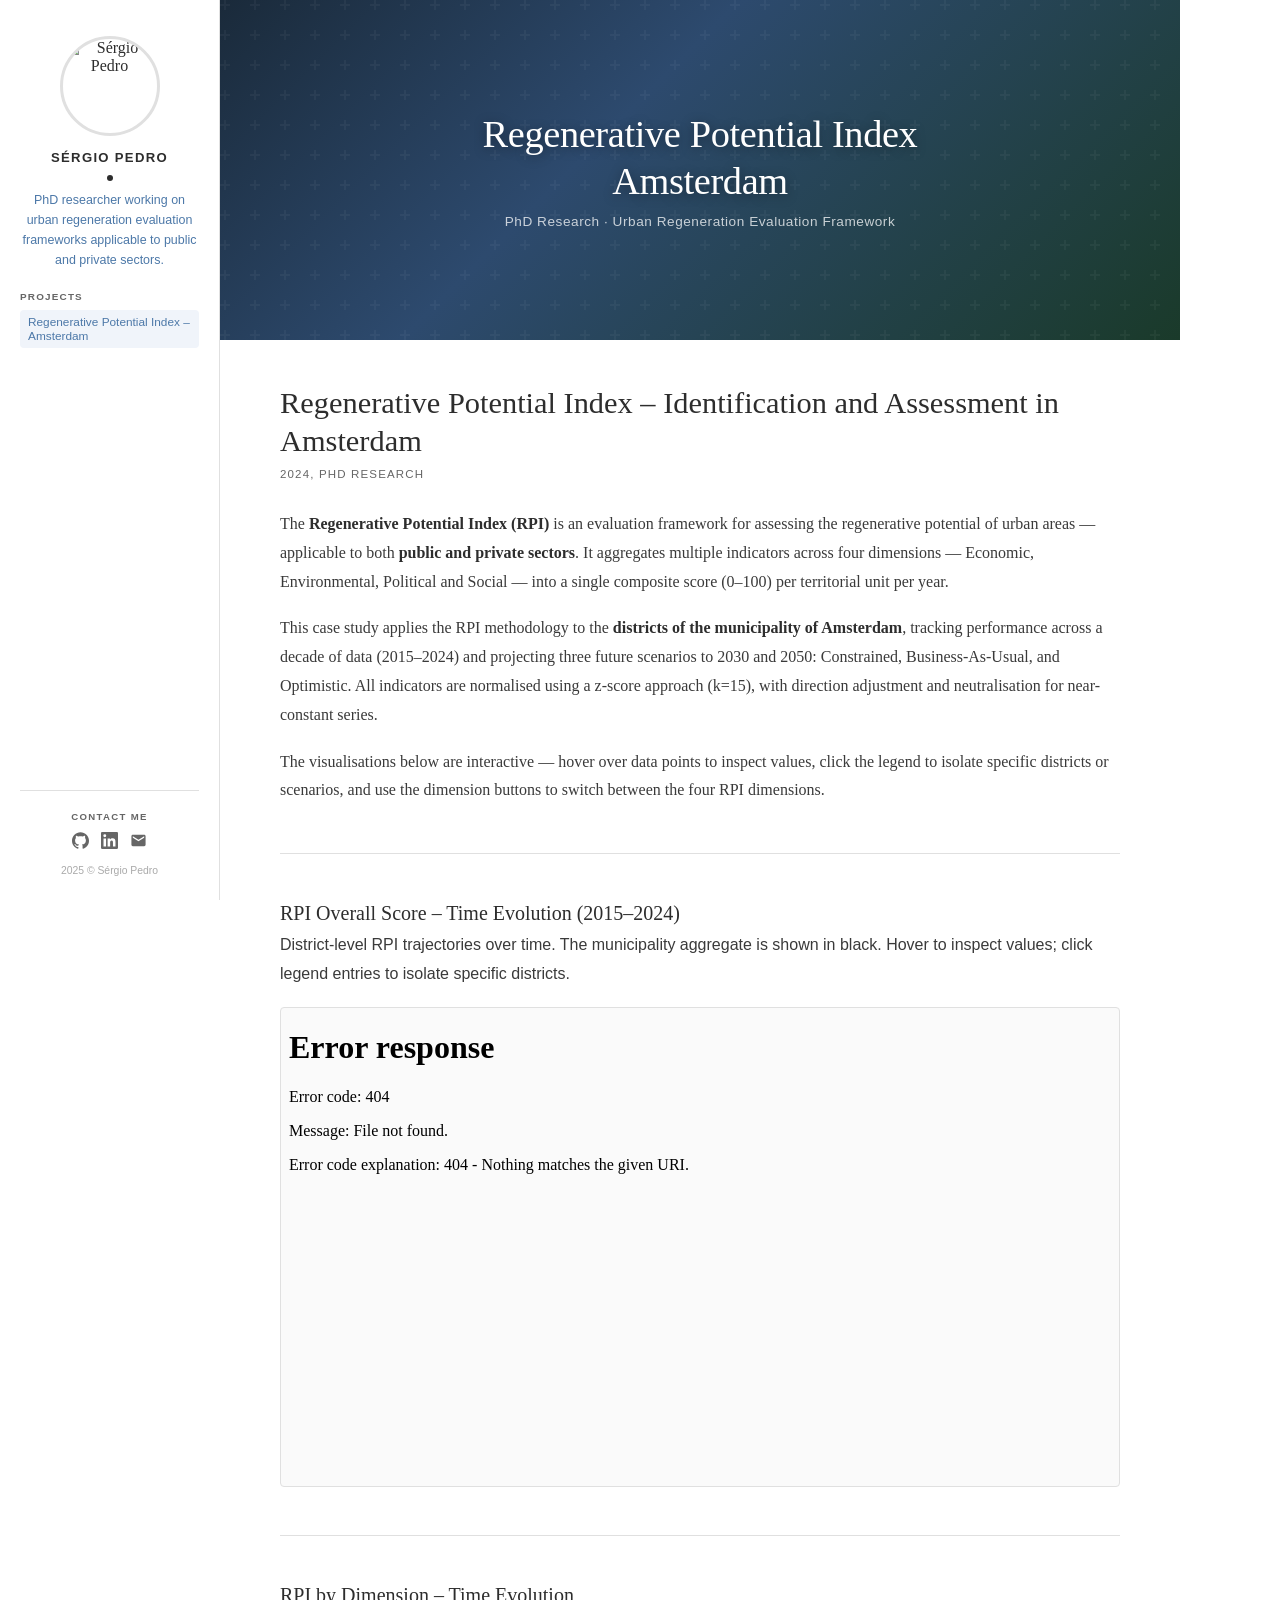
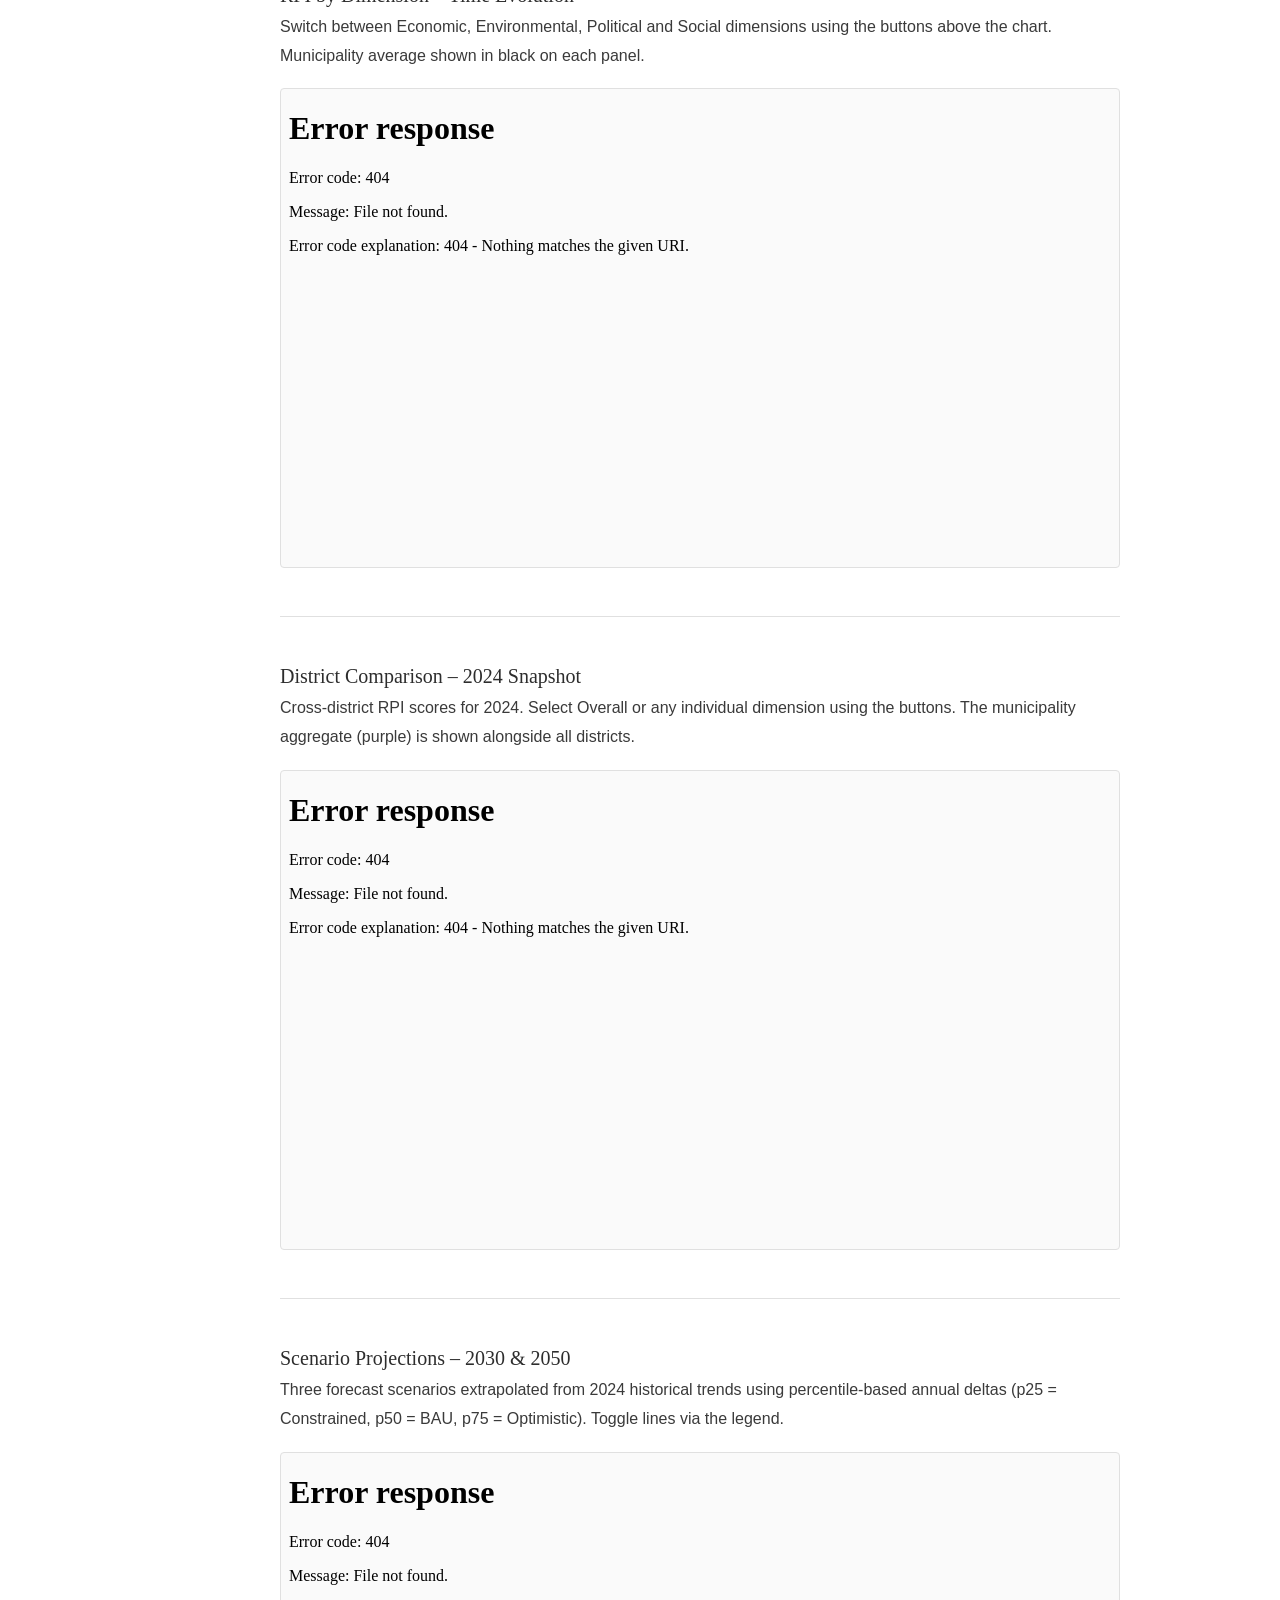
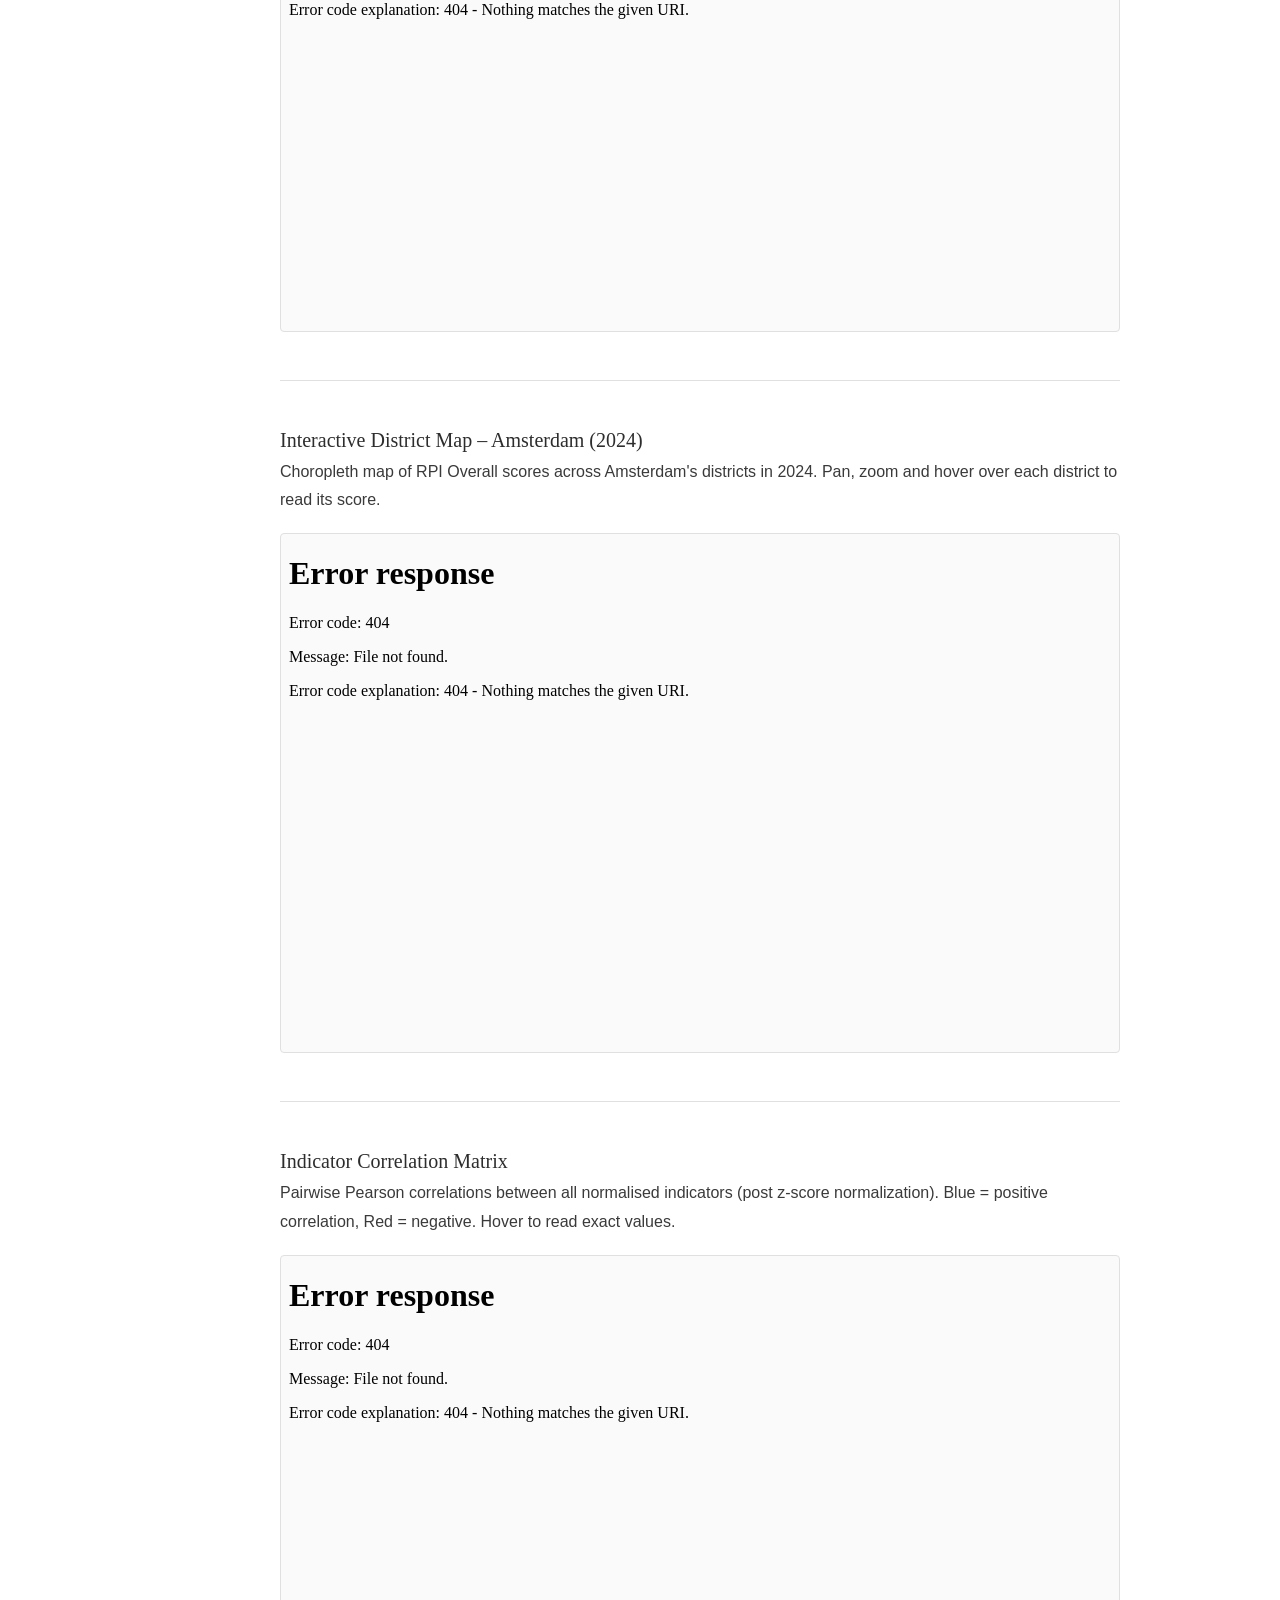
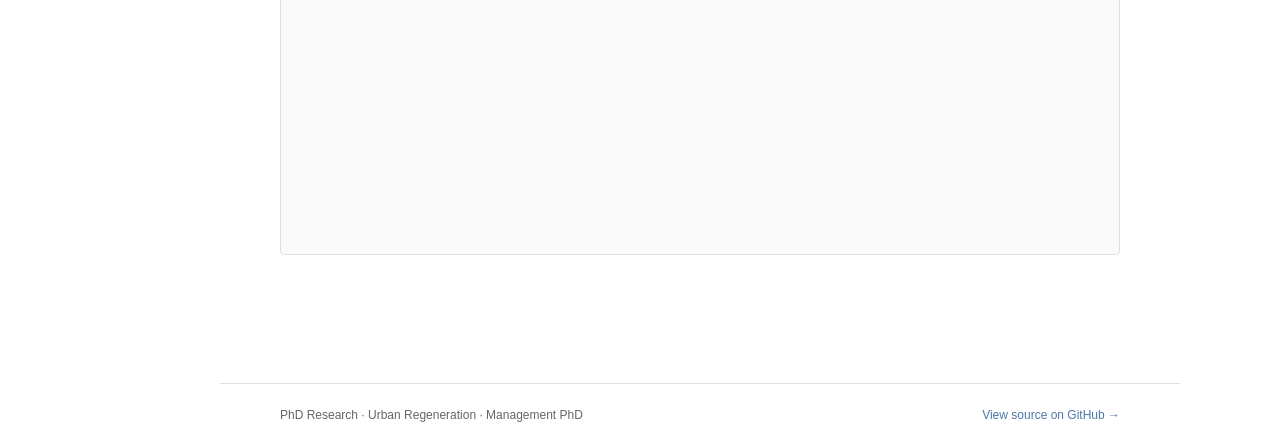
==== commit 868778be: "Use GitHub profile picture as sidebar avatar" ====
--- a/docs/index.html
+++ b/docs/index.html
@@ -11,7 +11,7 @@
 <!-- ═══════════════════ SIDEBAR ════════════════════ -->
 <aside class="sidebar">
 
-  <div class="sidebar-avatar">SP</div>
+  <img class="sidebar-avatar" src="https://github.com/sergiofspedro.png" alt="Sérgio Pedro" />
   <div class="sidebar-name">Sérgio Pedro</div>
   <div class="sidebar-dot"></div>
   <p class="sidebar-bio">
@@ -40,12 +40,12 @@
       </a>
 
       <!-- LinkedIn -->
-      <a href="https://linkedin.com/in/YOUR_LINKEDIN" target="_blank" title="LinkedIn">
+      <a href="https://www.linkedin.com/in/sergiofspedro" target="_blank" title="LinkedIn">
         <svg viewBox="0 0 24 24"><path d="M20.447 20.452h-3.554v-5.569c0-1.328-.027-3.037-1.852-3.037-1.853 0-2.136 1.445-2.136 2.939v5.667H9.351V9h3.414v1.561h.046c.477-.9 1.637-1.85 3.37-1.85 3.601 0 4.267 2.37 4.267 5.455v6.286zM5.337 7.433a2.062 2.062 0 0 1-2.063-2.065 2.064 2.064 0 1 1 2.063 2.065zm1.782 13.019H3.555V9h3.564v11.452zM22.225 0H1.771C.792 0 0 .774 0 1.729v20.542C0 23.227.792 24 1.771 24h20.451C23.2 24 24 23.227 24 22.271V1.729C24 .774 23.2 0 22.222 0h.003z"/></svg>
       </a>
 
       <!-- Email -->
-      <a href="mailto:YOUR_EMAIL@example.com" title="Email">
+      <a href="mailto:emailsergiopedro@gmail.com" title="Email">
         <svg viewBox="0 0 24 24"><path d="M20 4H4c-1.1 0-2 .9-2 2v12c0 1.1.9 2 2 2h16c1.1 0 2-.9 2-2V6c0-1.1-.9-2-2-2zm0 4l-8 5-8-5V6l8 5 8-5v2z"/></svg>
       </a>
 
--- a/docs/assets/style.css
+++ b/docs/assets/style.css
@@ -38,13 +38,10 @@
 .sidebar-avatar {
   width: 100px; height: 100px;
   border-radius: 50%;
-  background: linear-gradient(135deg, #4C78A8, #6a5acd);
-  display: flex; align-items: center; justify-content: center;
-  font-family: 'Segoe UI', sans-serif;
-  font-size: 2rem; font-weight: 700;
-  color: #fff;
+  object-fit: cover;
   margin-bottom: 14px;
   border: 3px solid var(--border);
+  display: block;
 }
 
 .sidebar-name {
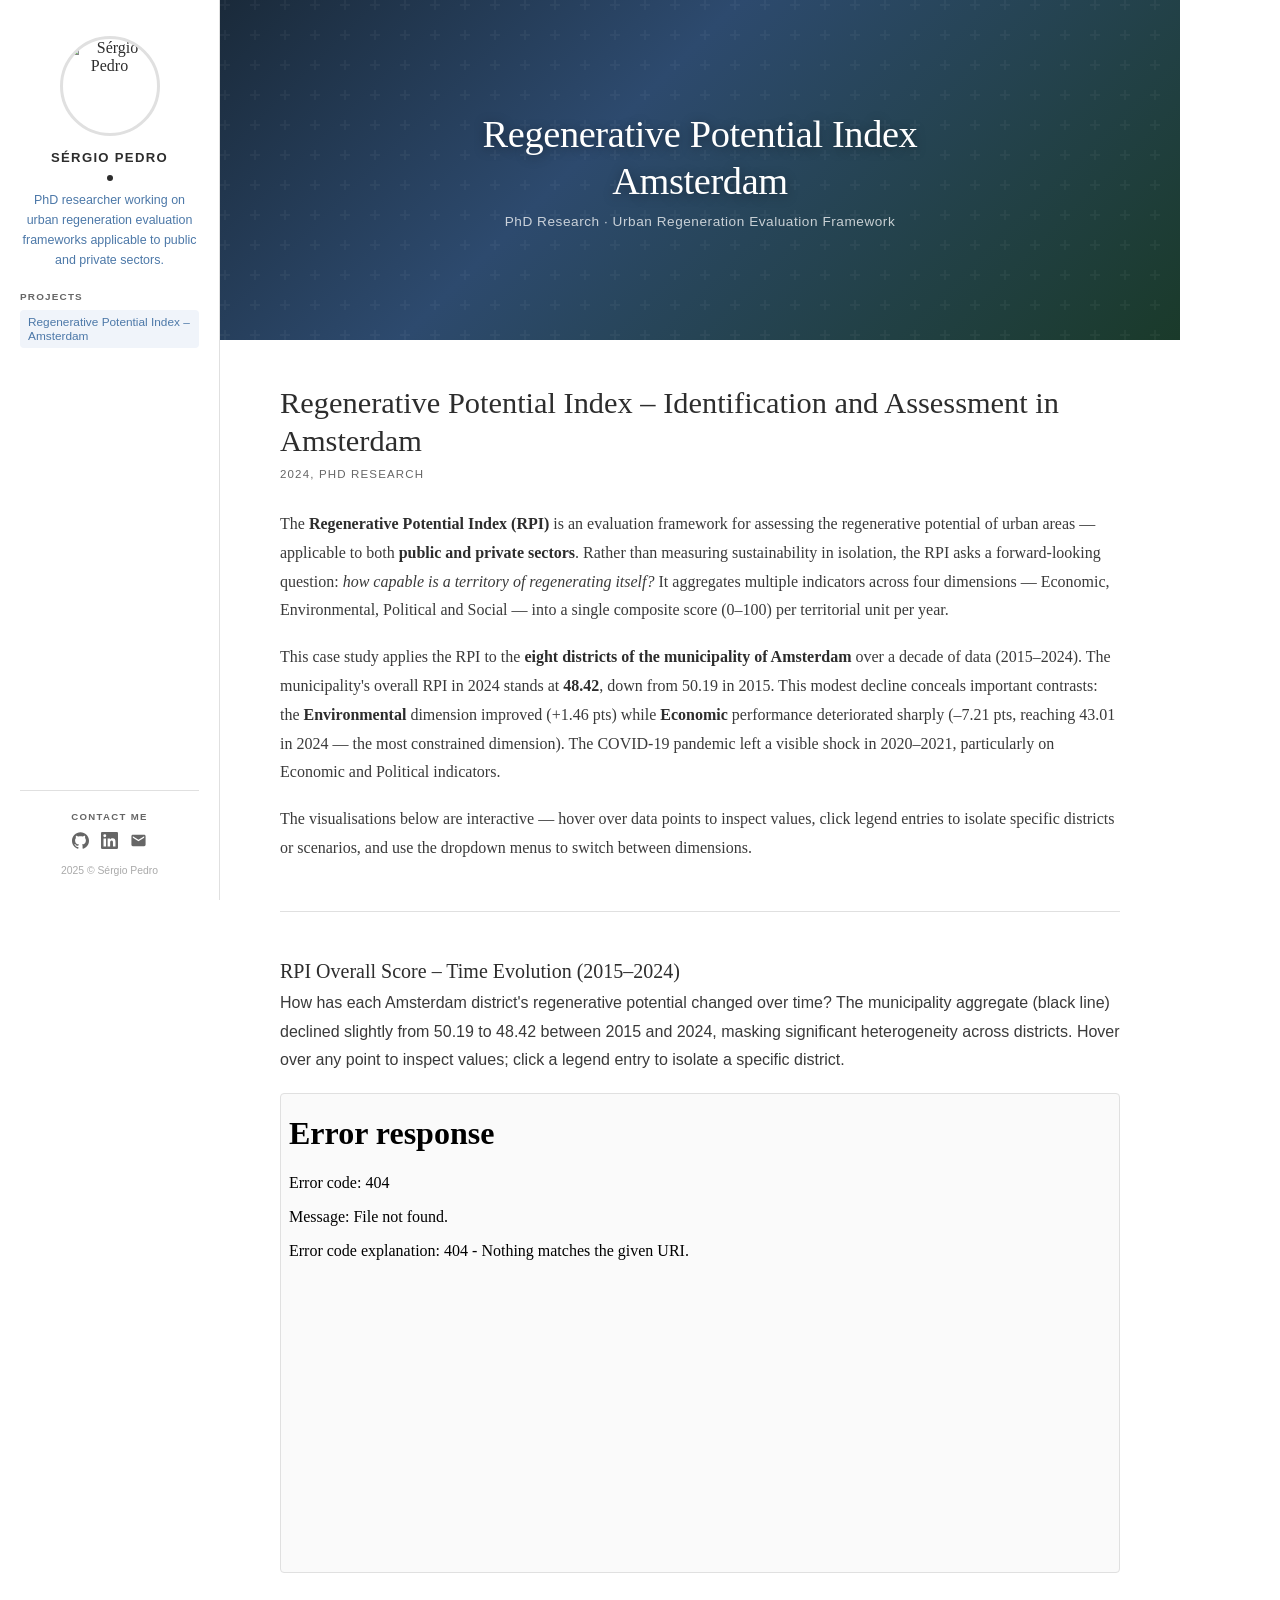
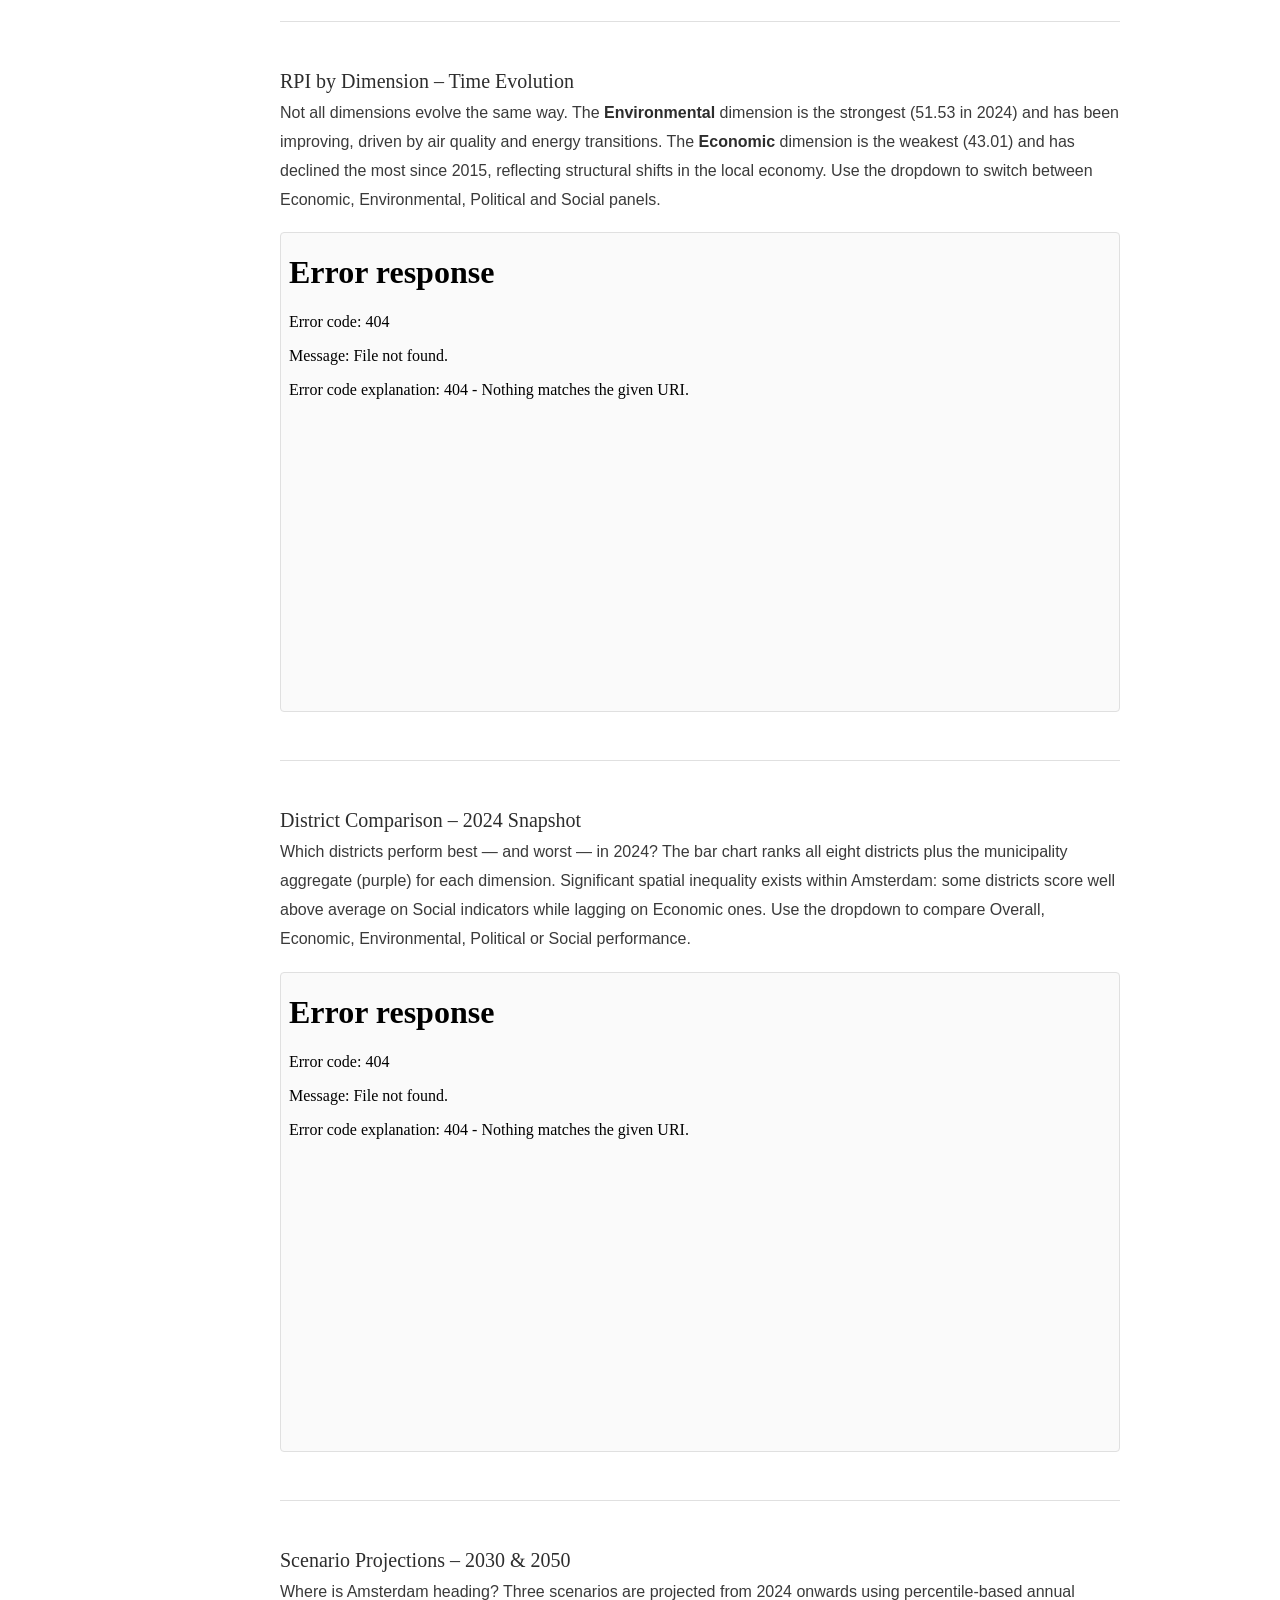
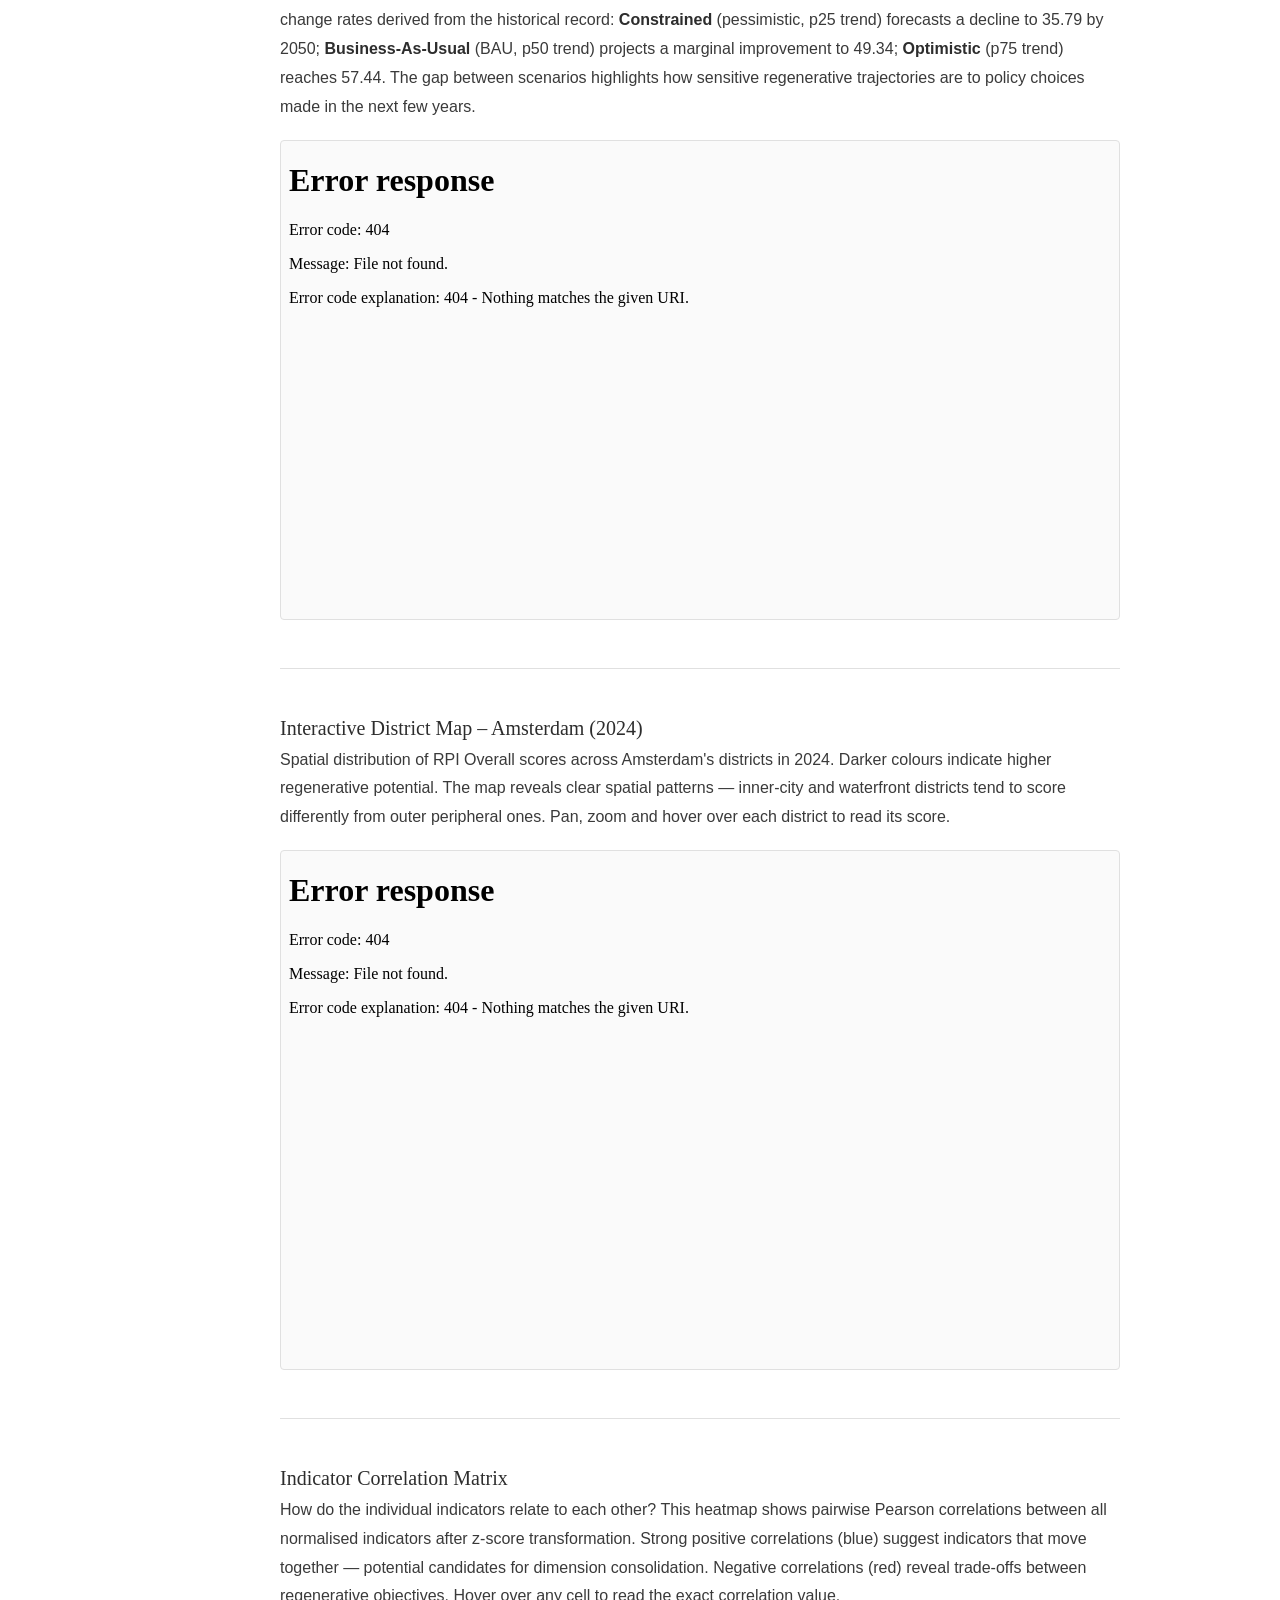
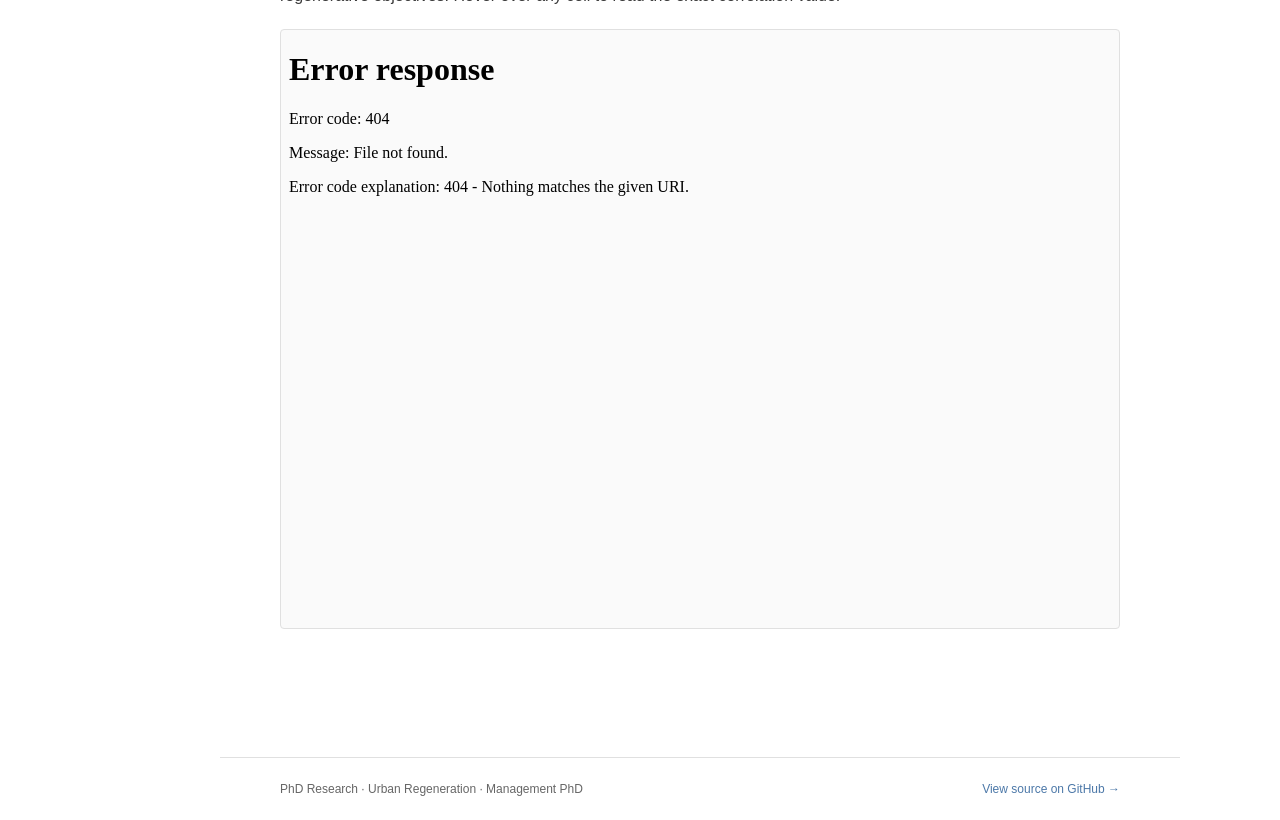
==== commit 80b006f0: "Fix Plotly chart export errors and enrich GitHub Pages descriptions - Wrap each Plotly chart block i" ====
--- a/docs/index.html
+++ b/docs/index.html
@@ -78,20 +78,24 @@
       <p>
         The <strong>Regenerative Potential Index (RPI)</strong> is an evaluation framework for assessing the
         regenerative potential of urban areas — applicable to both <strong>public and private sectors</strong>.
-        It aggregates multiple indicators across four dimensions — Economic, Environmental, Political and Social —
-        into a single composite score (0–100) per territorial unit per year.
+        Rather than measuring sustainability in isolation, the RPI asks a forward-looking question: <em>how capable
+        is a territory of regenerating itself?</em> It aggregates multiple indicators across four dimensions —
+        Economic, Environmental, Political and Social — into a single composite score (0–100) per territorial unit
+        per year.
       </p>
 
       <p>
-        This case study applies the RPI methodology to the <strong>districts of the municipality of Amsterdam</strong>,
-        tracking performance across a decade of data (2015–2024) and projecting three future scenarios to 2030 and 2050:
-        Constrained, Business-As-Usual, and Optimistic. All indicators are normalised using a z-score approach (k=15),
-        with direction adjustment and neutralisation for near-constant series.
+        This case study applies the RPI to the <strong>eight districts of the municipality of Amsterdam</strong>
+        over a decade of data (2015–2024). The municipality's overall RPI in 2024 stands at <strong>48.42</strong>,
+        down from 50.19 in 2015. This modest decline conceals important contrasts: the <strong>Environmental</strong>
+        dimension improved (+1.46 pts) while <strong>Economic</strong> performance deteriorated sharply (–7.21 pts,
+        reaching 43.01 in 2024 — the most constrained dimension). The COVID-19 pandemic left a visible shock in
+        2020–2021, particularly on Economic and Political indicators.
       </p>
 
       <p>
-        The visualisations below are interactive — hover over data points to inspect values, click the legend to
-        isolate specific districts or scenarios, and use the dimension buttons to switch between the four RPI dimensions.
+        The visualisations below are interactive — hover over data points to inspect values, click legend entries
+        to isolate specific districts or scenarios, and use the dropdown menus to switch between dimensions.
       </p>
 
       <!-- 1. Overall time series -->
@@ -99,8 +103,10 @@
       <div class="chart-section">
         <h2>RPI Overall Score – Time Evolution (2015–2024)</h2>
         <p class="chart-desc">
-          District-level RPI trajectories over time. The municipality aggregate is shown in black.
-          Hover to inspect values; click legend entries to isolate specific districts.
+          How has each Amsterdam district's regenerative potential changed over time? The municipality aggregate
+          (black line) declined slightly from 50.19 to 48.42 between 2015 and 2024, masking significant
+          heterogeneity across districts. Hover over any point to inspect values; click a legend entry to
+          isolate a specific district.
         </p>
         <iframe class="chart-frame" src="charts/timeseries_overall.html"
           title="RPI Overall Time Series" loading="lazy"></iframe>
@@ -111,8 +117,11 @@
       <div class="chart-section">
         <h2>RPI by Dimension – Time Evolution</h2>
         <p class="chart-desc">
-          Switch between Economic, Environmental, Political and Social dimensions using the buttons
-          above the chart. Municipality average shown in black on each panel.
+          Not all dimensions evolve the same way. The <strong>Environmental</strong> dimension is the strongest
+          (51.53 in 2024) and has been improving, driven by air quality and energy transitions. The
+          <strong>Economic</strong> dimension is the weakest (43.01) and has declined the most since 2015,
+          reflecting structural shifts in the local economy. Use the dropdown to switch between Economic,
+          Environmental, Political and Social panels.
         </p>
         <iframe class="chart-frame" src="charts/timeseries_dimensions.html"
           title="RPI Dimension Time Series" loading="lazy"></iframe>
@@ -123,8 +132,11 @@
       <div class="chart-section">
         <h2>District Comparison – 2024 Snapshot</h2>
         <p class="chart-desc">
-          Cross-district RPI scores for 2024. Select Overall or any individual dimension using the buttons.
-          The municipality aggregate (purple) is shown alongside all districts.
+          Which districts perform best — and worst — in 2024? The bar chart ranks all eight districts
+          plus the municipality aggregate (purple) for each dimension. Significant spatial inequality
+          exists within Amsterdam: some districts score well above average on Social indicators while
+          lagging on Economic ones. Use the dropdown to compare Overall, Economic, Environmental,
+          Political or Social performance.
         </p>
         <iframe class="chart-frame" src="charts/histogram_2024.html"
           title="District Histogram 2024" loading="lazy"></iframe>
@@ -135,8 +147,12 @@
       <div class="chart-section">
         <h2>Scenario Projections – 2030 &amp; 2050</h2>
         <p class="chart-desc">
-          Three forecast scenarios extrapolated from 2024 historical trends using percentile-based annual deltas
-          (p25 = Constrained, p50 = BAU, p75 = Optimistic). Toggle lines via the legend.
+          Where is Amsterdam heading? Three scenarios are projected from 2024 onwards using
+          percentile-based annual change rates derived from the historical record:
+          <strong>Constrained</strong> (pessimistic, p25 trend) forecasts a decline to 35.79 by 2050;
+          <strong>Business-As-Usual</strong> (BAU, p50 trend) projects a marginal improvement to 49.34;
+          <strong>Optimistic</strong> (p75 trend) reaches 57.44. The gap between scenarios highlights
+          how sensitive regenerative trajectories are to policy choices made in the next few years.
         </p>
         <iframe class="chart-frame" src="charts/scenarios.html"
           title="RPI Scenarios" loading="lazy"></iframe>
@@ -147,7 +163,9 @@
       <div class="chart-section">
         <h2>Interactive District Map – Amsterdam (2024)</h2>
         <p class="chart-desc">
-          Choropleth map of RPI Overall scores across Amsterdam's districts in 2024.
+          Spatial distribution of RPI Overall scores across Amsterdam's districts in 2024. Darker
+          colours indicate higher regenerative potential. The map reveals clear spatial patterns —
+          inner-city and waterfront districts tend to score differently from outer peripheral ones.
           Pan, zoom and hover over each district to read its score.
         </p>
         <iframe class="chart-frame map" src="charts/map_2024.html"
@@ -159,8 +177,11 @@
       <div class="chart-section">
         <h2>Indicator Correlation Matrix</h2>
         <p class="chart-desc">
-          Pairwise Pearson correlations between all normalised indicators (post z-score normalization).
-          Blue = positive correlation, Red = negative. Hover to read exact values.
+          How do the individual indicators relate to each other? This heatmap shows pairwise Pearson
+          correlations between all normalised indicators after z-score transformation. Strong positive
+          correlations (blue) suggest indicators that move together — potential candidates for
+          dimension consolidation. Negative correlations (red) reveal trade-offs between regenerative
+          objectives. Hover over any cell to read the exact correlation value.
         </p>
         <iframe class="chart-frame tall" src="charts/correlation.html"
           title="Indicator Correlation Heatmap" loading="lazy"></iframe>
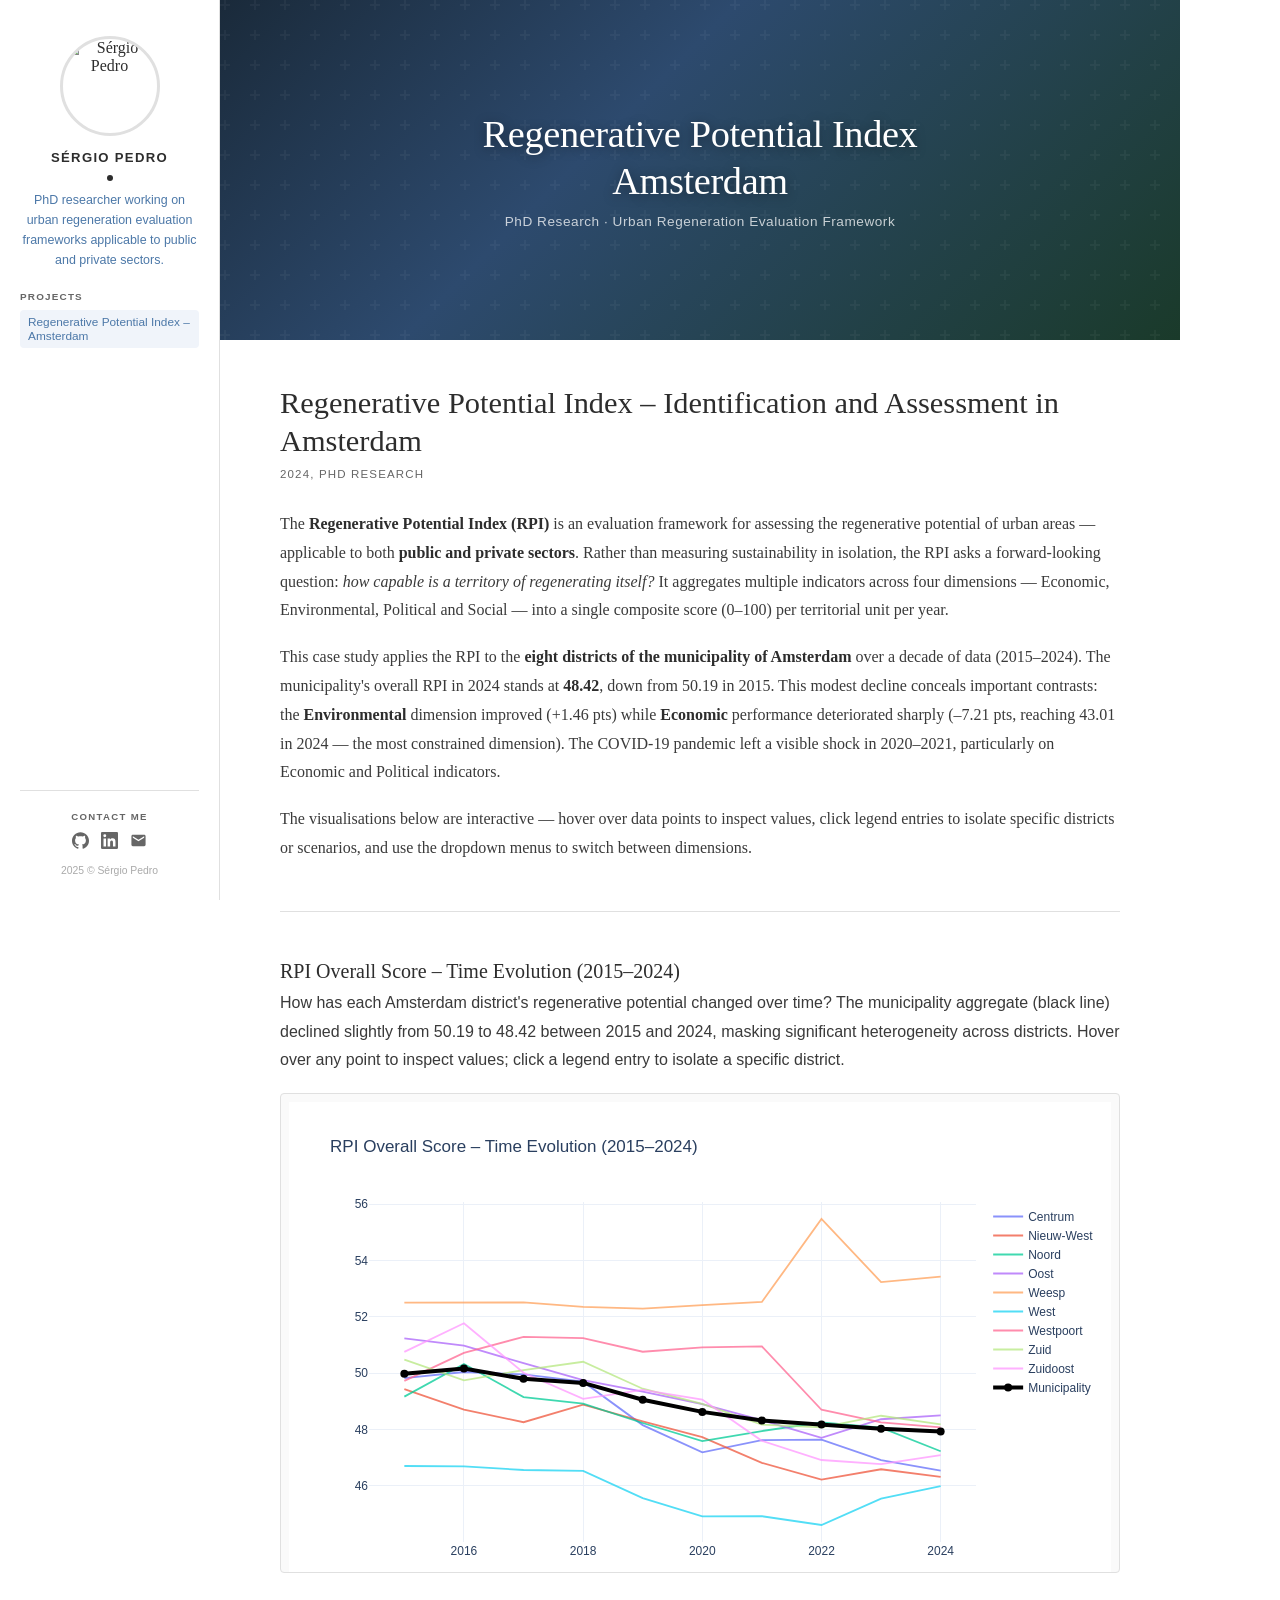
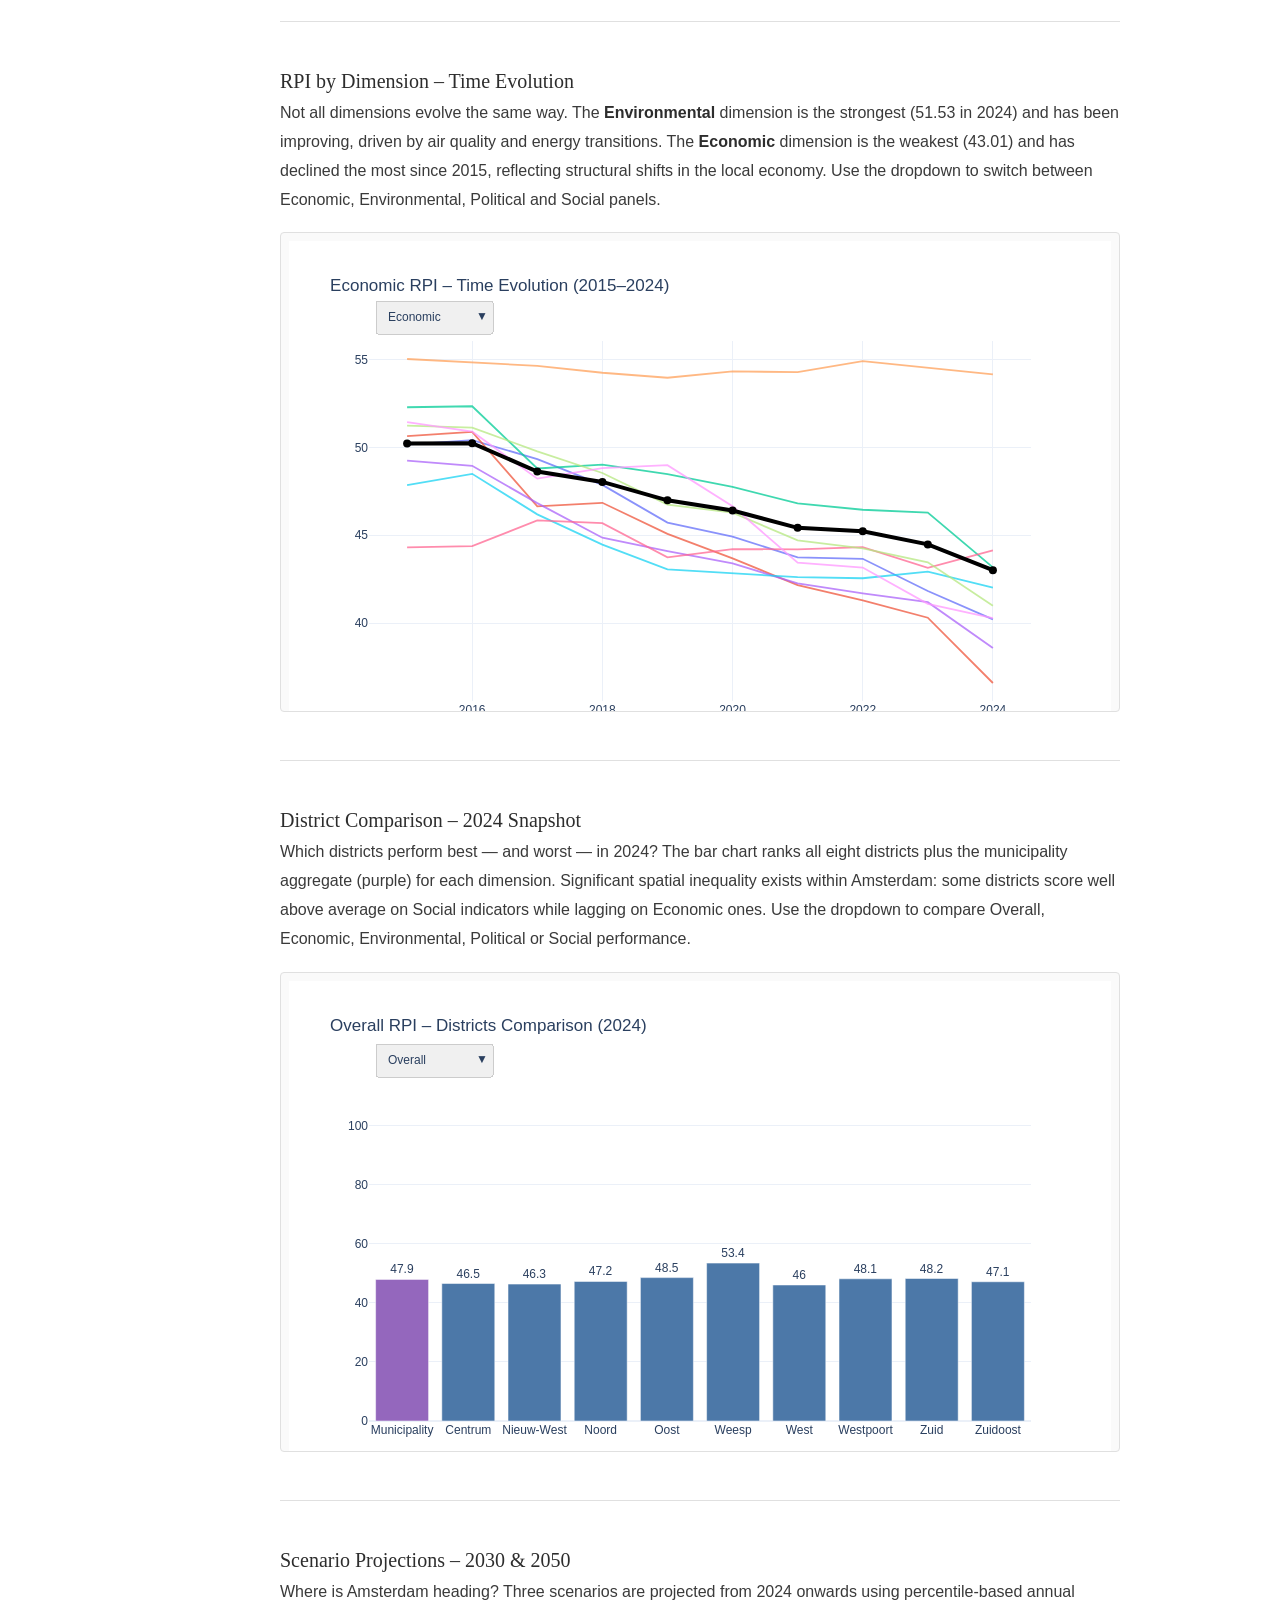
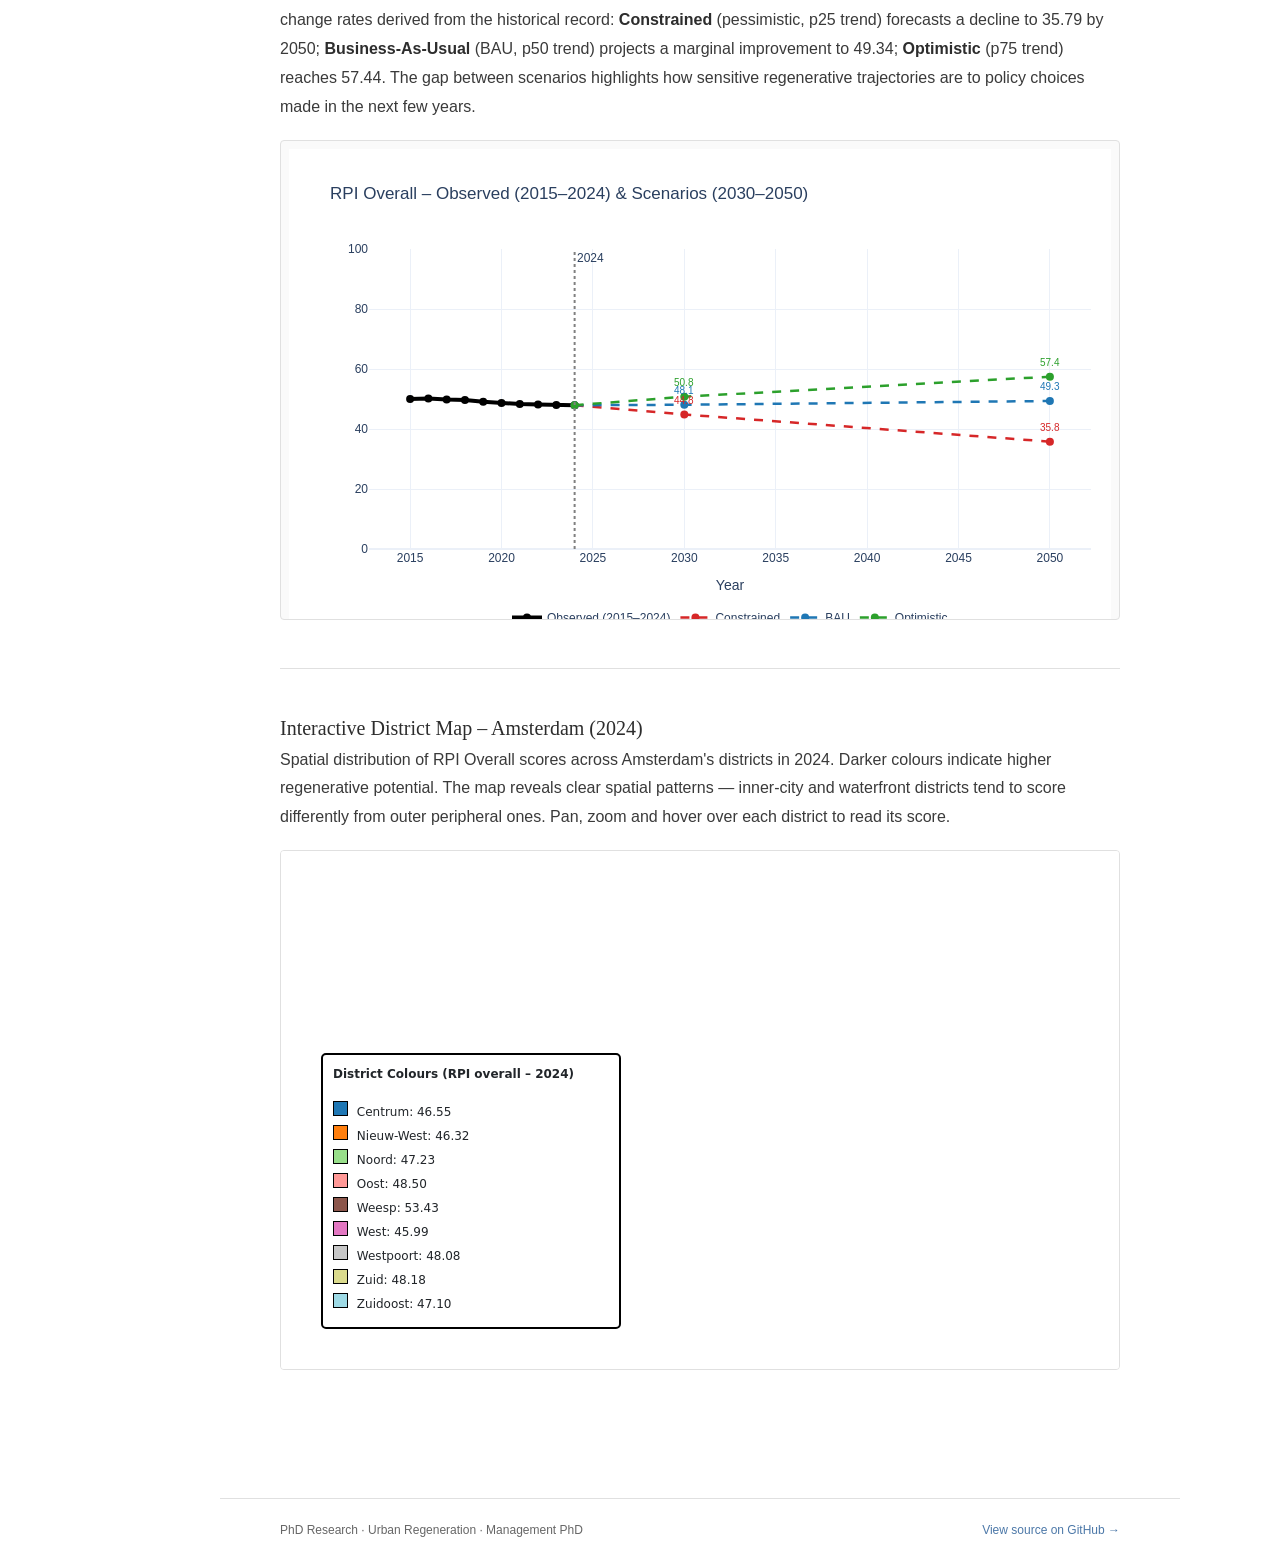
==== commit 3baae25f: "Remove correlation chart section from GitHub Pages site Co-Authored-By: Claude Sonnet 4.6 <noreply@a" ====
--- a/docs/index.html
+++ b/docs/index.html
@@ -172,21 +172,6 @@
           title="Amsterdam District Map" loading="lazy"></iframe>
       </div>
 
-      <!-- 6. Correlation -->
-      <hr class="chart-divider" />
-      <div class="chart-section">
-        <h2>Indicator Correlation Matrix</h2>
-        <p class="chart-desc">
-          How do the individual indicators relate to each other? This heatmap shows pairwise Pearson
-          correlations between all normalised indicators after z-score transformation. Strong positive
-          correlations (blue) suggest indicators that move together — potential candidates for
-          dimension consolidation. Negative correlations (red) reveal trade-offs between regenerative
-          objectives. Hover over any cell to read the exact correlation value.
-        </p>
-        <iframe class="chart-frame tall" src="charts/correlation.html"
-          title="Indicator Correlation Heatmap" loading="lazy"></iframe>
-      </div>
-
     </div><!-- /.article -->
 
     <footer class="article-footer">
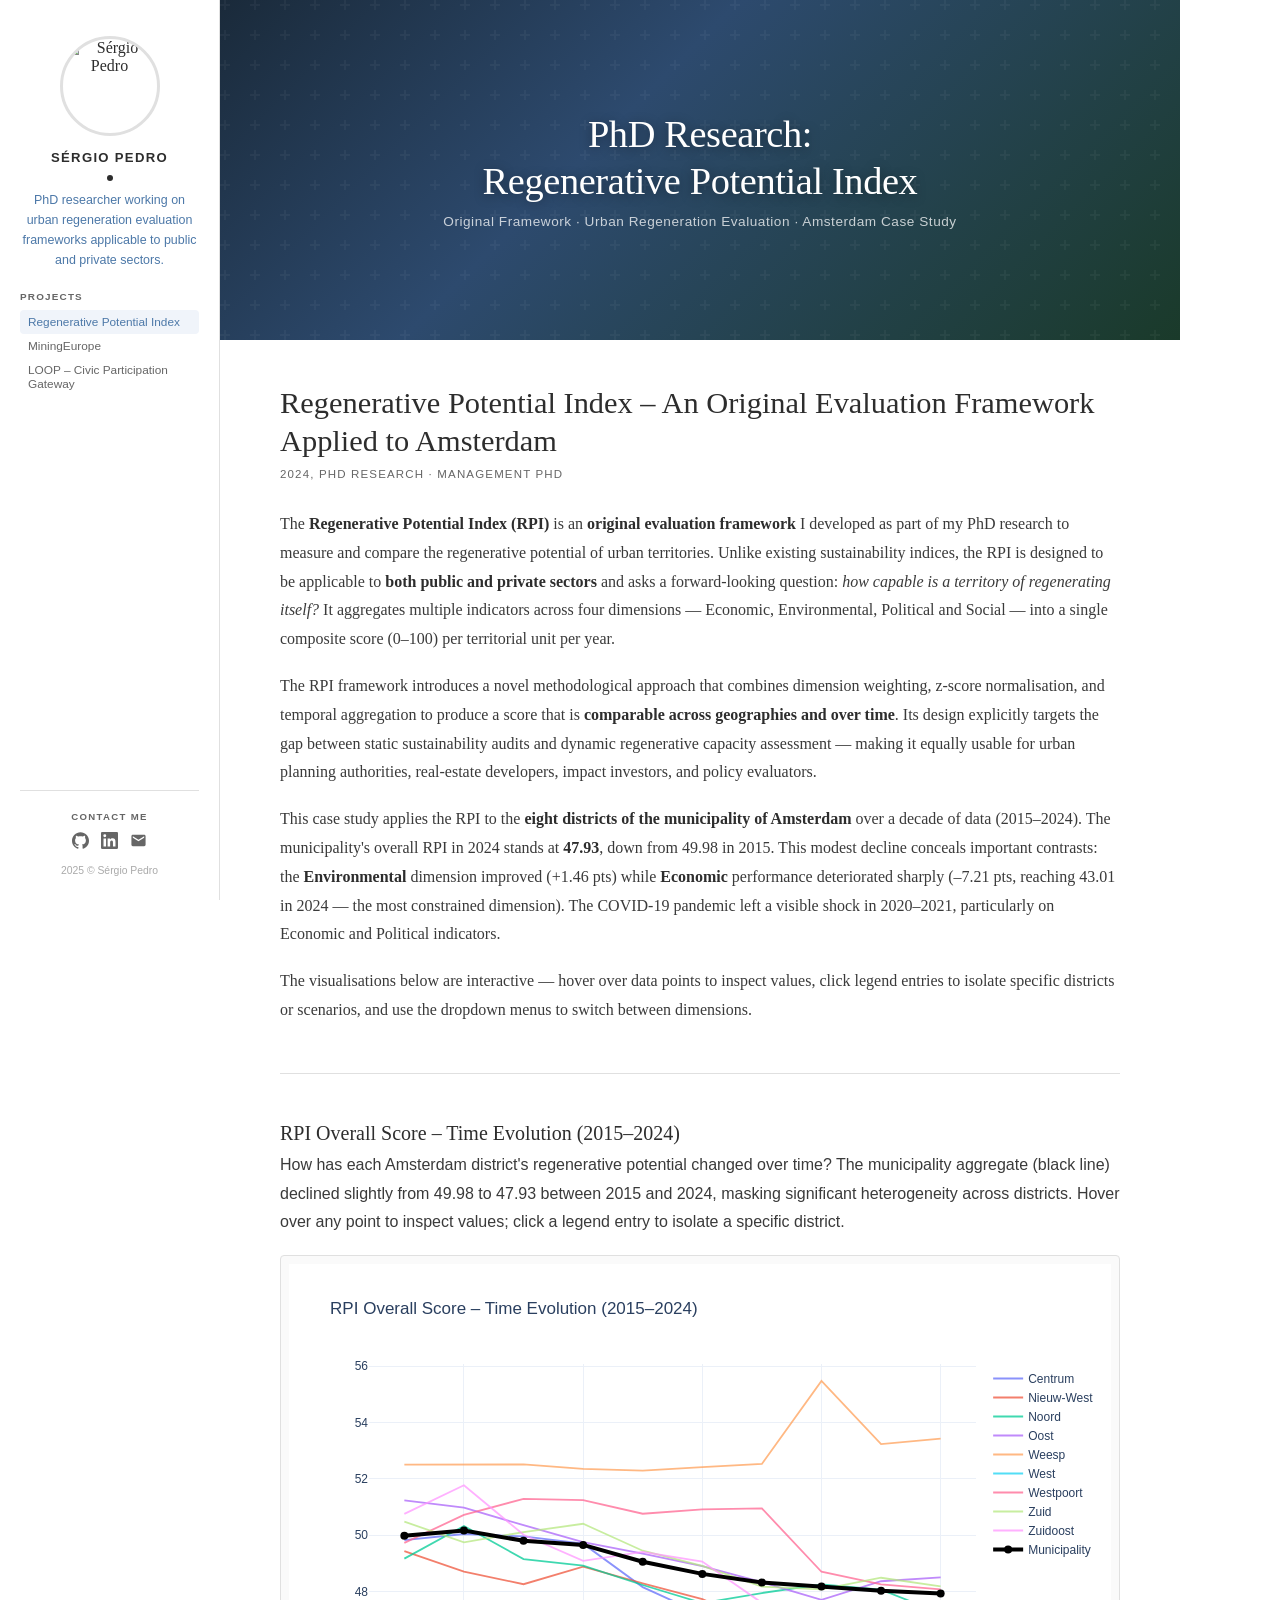
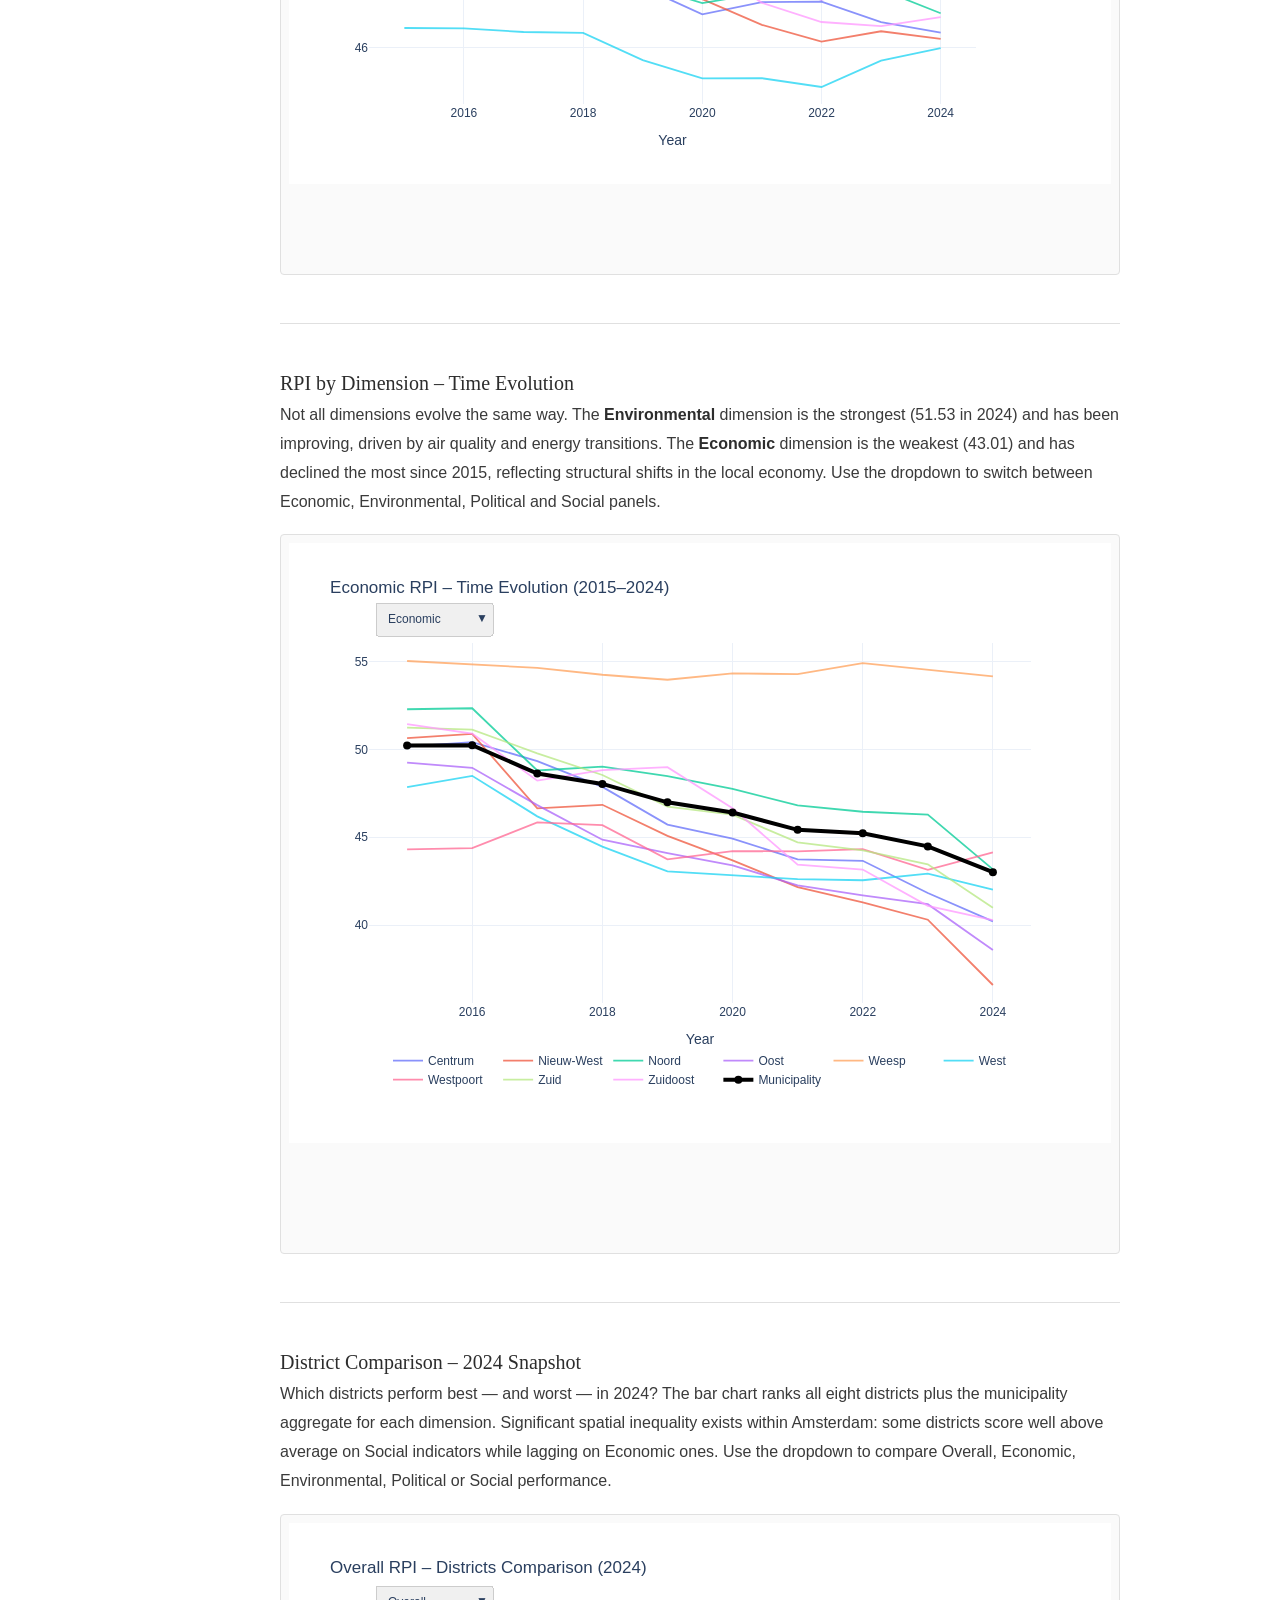
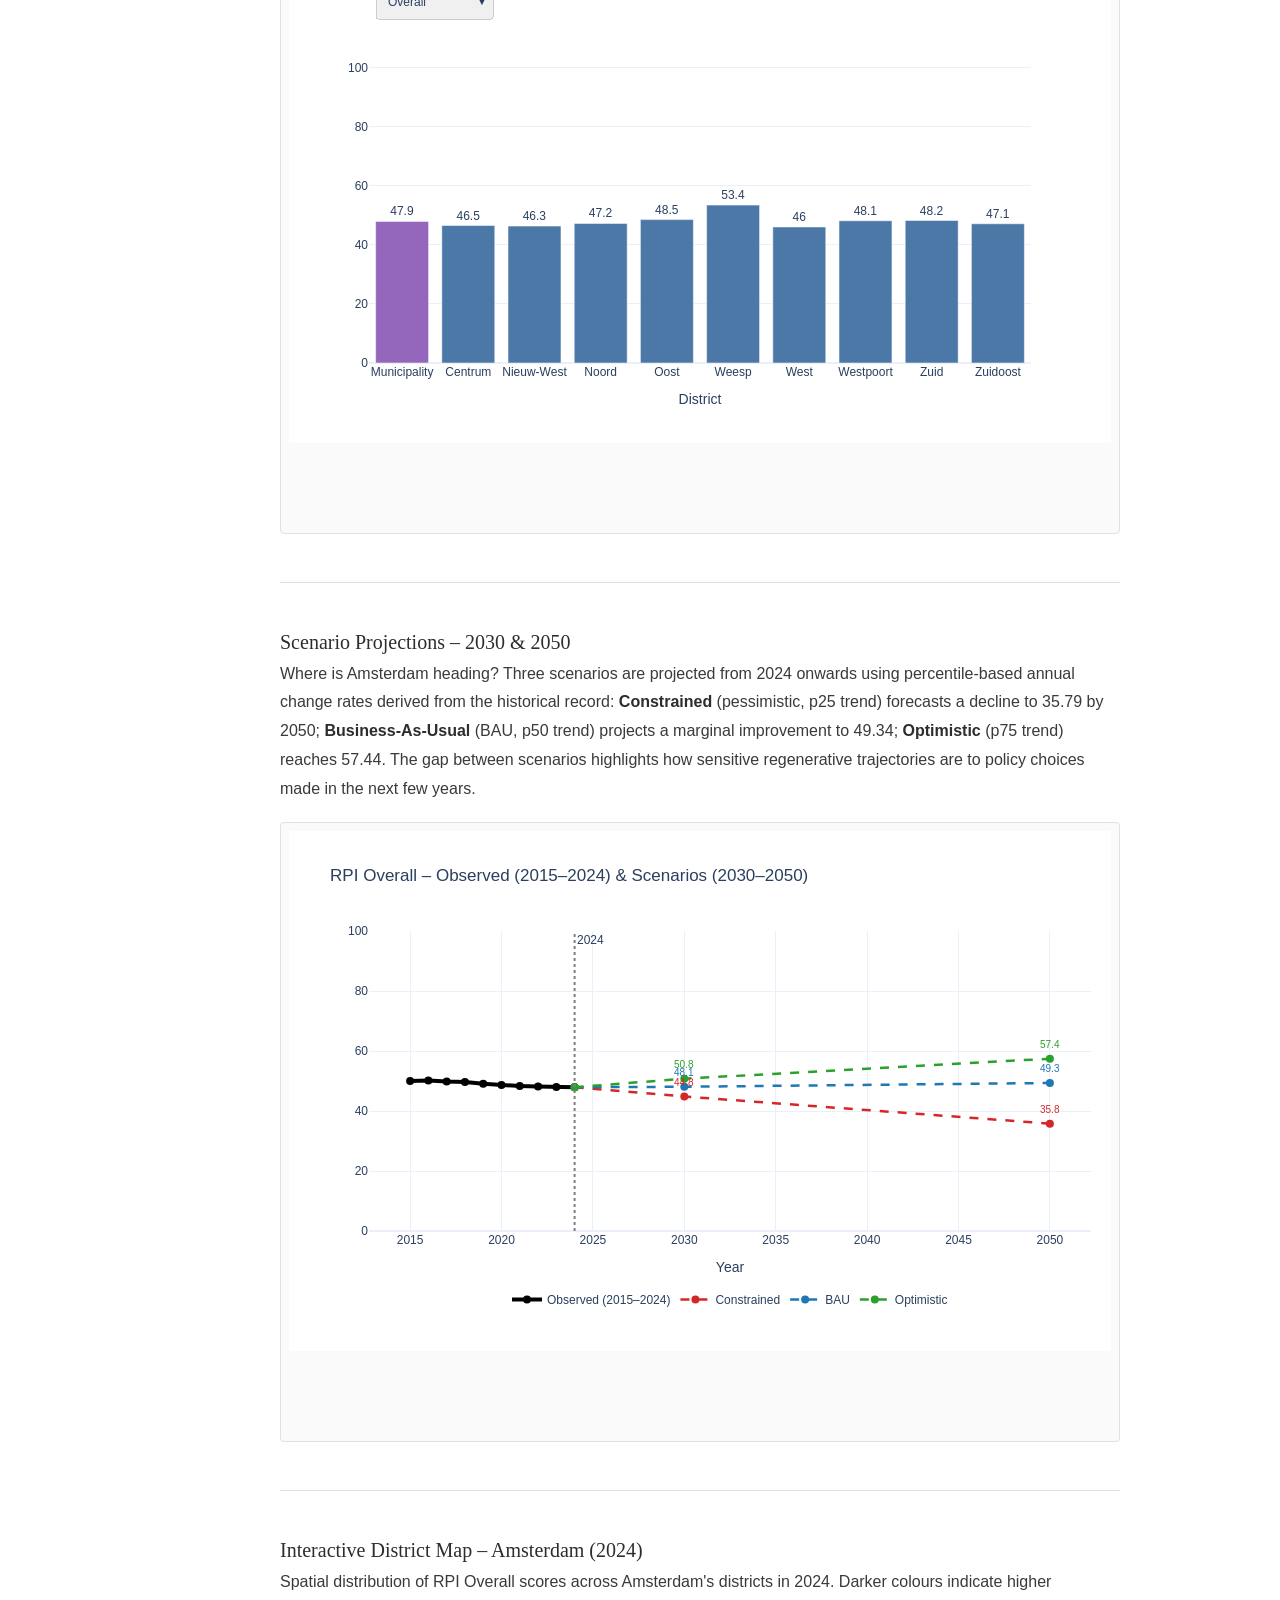
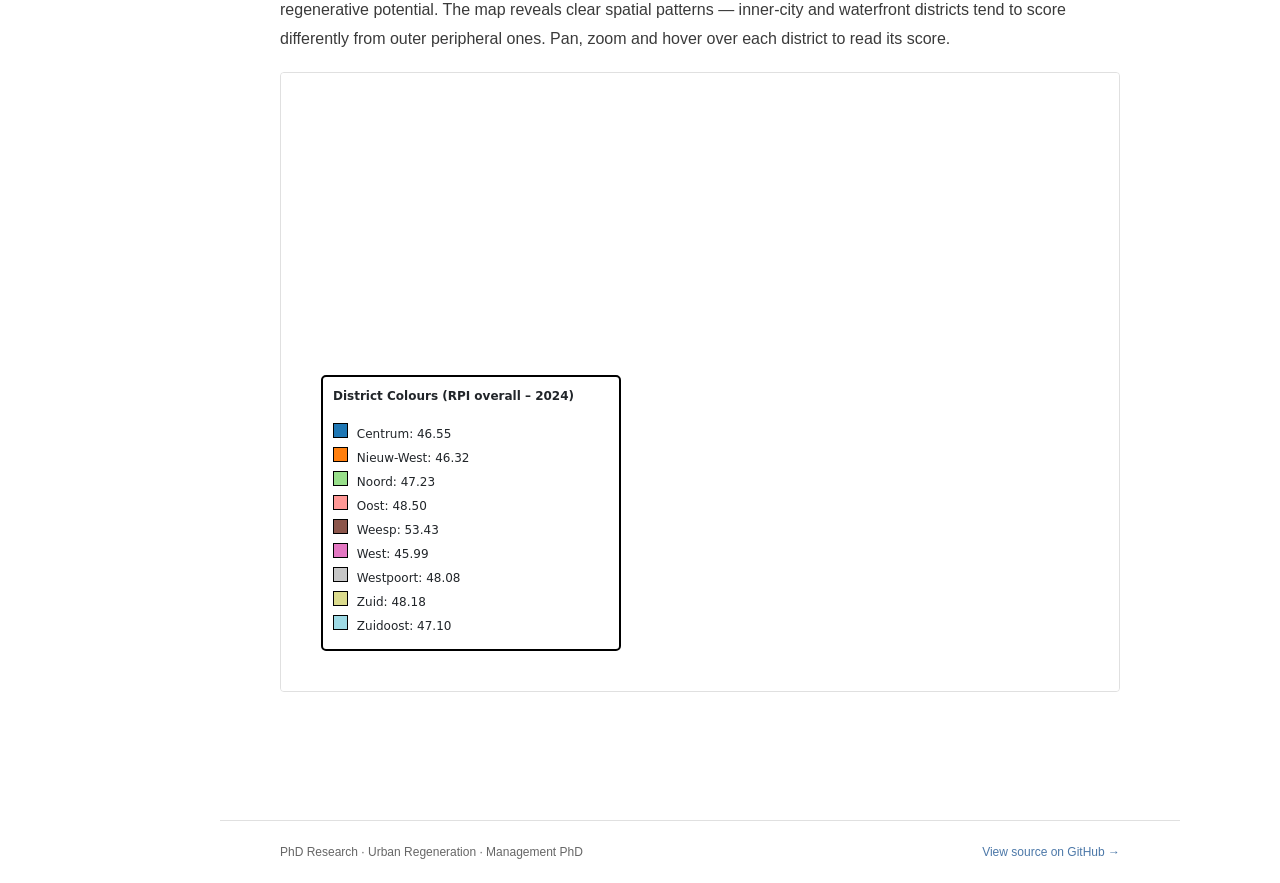
==== commit ba5c7067: "Update portfolio: title, RPI authorship, taller iframes, add MiningEurope and LOOP projects Co-Autho" ====
--- a/docs/index.html
+++ b/docs/index.html
@@ -3,7 +3,7 @@
 <head>
   <meta charset="UTF-8" />
   <meta name="viewport" content="width=device-width, initial-scale=1.0" />
-  <title>Sérgio Pedro – Portfolio</title>
+  <title>PhD Research: Regenerative Potential Index – Sérgio Pedro</title>
   <link rel="stylesheet" href="assets/style.css" />
 </head>
 <body>
@@ -21,13 +21,14 @@
   <div class="sidebar-projects">
     <div class="sidebar-projects-title">Projects</div>
     <button class="sidebar-project-link active" onclick="showProject('rpi', this)">
-      Regenerative Potential Index – Amsterdam
+      Regenerative Potential Index
     </button>
-    <!-- Add future projects here:
-    <button class="sidebar-project-link" onclick="showProject('project2', this)">
-      Your Next Project
+    <button class="sidebar-project-link" onclick="showProject('miningeurope', this)">
+      MiningEurope
     </button>
-    -->
+    <button class="sidebar-project-link" onclick="showProject('loop', this)">
+      LOOP – Civic Participation Gateway
+    </button>
   </div>
 
   <div class="sidebar-contact">
@@ -58,36 +59,44 @@
 <!-- ═══════════════════ MAIN ════════════════════════ -->
 <main class="main">
 
-  <!-- ── RPI PROJECT ── -->
+  <!-- ══════════════════════════════════════════════════════════
+       PROJECT 1 – RPI
+  ══════════════════════════════════════════════════════════════ -->
   <section id="project-rpi">
 
-    <!-- Hero banner -->
     <div class="hero-banner">
       <div class="hero-text">
-        <h1>Regenerative Potential Index<br>Amsterdam</h1>
-        <div class="hero-sub-banner">PhD Research · Urban Regeneration Evaluation Framework</div>
-      </div>
-    </div>
-
-    <!-- Article body -->
+        <h1>PhD Research:<br>Regenerative Potential Index</h1>
+        <div class="hero-sub-banner">Original Framework · Urban Regeneration Evaluation · Amsterdam Case Study</div>
+      </div>
+    </div>
+
     <div class="article">
 
-      <h1 class="article-title">Regenerative Potential Index – Identification and Assessment in Amsterdam</h1>
-      <div class="article-date">2024, PhD Research</div>
-
-      <p>
-        The <strong>Regenerative Potential Index (RPI)</strong> is an evaluation framework for assessing the
-        regenerative potential of urban areas — applicable to both <strong>public and private sectors</strong>.
-        Rather than measuring sustainability in isolation, the RPI asks a forward-looking question: <em>how capable
-        is a territory of regenerating itself?</em> It aggregates multiple indicators across four dimensions —
-        Economic, Environmental, Political and Social — into a single composite score (0–100) per territorial unit
-        per year.
+      <h1 class="article-title">Regenerative Potential Index – An Original Evaluation Framework Applied to Amsterdam</h1>
+      <div class="article-date">2024, PhD Research · Management PhD</div>
+
+      <p>
+        The <strong>Regenerative Potential Index (RPI)</strong> is an <strong>original evaluation framework</strong>
+        I developed as part of my PhD research to measure and compare the regenerative potential of urban territories.
+        Unlike existing sustainability indices, the RPI is designed to be applicable to <strong>both public and private
+        sectors</strong> and asks a forward-looking question: <em>how capable is a territory of regenerating itself?</em>
+        It aggregates multiple indicators across four dimensions — Economic, Environmental, Political and Social — into
+        a single composite score (0–100) per territorial unit per year.
+      </p>
+
+      <p>
+        The RPI framework introduces a novel methodological approach that combines dimension weighting, z-score
+        normalisation, and temporal aggregation to produce a score that is <strong>comparable across geographies and
+        over time</strong>. Its design explicitly targets the gap between static sustainability audits and dynamic
+        regenerative capacity assessment — making it equally usable for urban planning authorities, real-estate
+        developers, impact investors, and policy evaluators.
       </p>
 
       <p>
         This case study applies the RPI to the <strong>eight districts of the municipality of Amsterdam</strong>
-        over a decade of data (2015–2024). The municipality's overall RPI in 2024 stands at <strong>48.42</strong>,
-        down from 50.19 in 2015. This modest decline conceals important contrasts: the <strong>Environmental</strong>
+        over a decade of data (2015–2024). The municipality's overall RPI in 2024 stands at <strong>47.93</strong>,
+        down from 49.98 in 2015. This modest decline conceals important contrasts: the <strong>Environmental</strong>
         dimension improved (+1.46 pts) while <strong>Economic</strong> performance deteriorated sharply (–7.21 pts,
         reaching 43.01 in 2024 — the most constrained dimension). The COVID-19 pandemic left a visible shock in
         2020–2021, particularly on Economic and Political indicators.
@@ -104,7 +113,7 @@
         <h2>RPI Overall Score – Time Evolution (2015–2024)</h2>
         <p class="chart-desc">
           How has each Amsterdam district's regenerative potential changed over time? The municipality aggregate
-          (black line) declined slightly from 50.19 to 48.42 between 2015 and 2024, masking significant
+          (black line) declined slightly from 49.98 to 47.93 between 2015 and 2024, masking significant
           heterogeneity across districts. Hover over any point to inspect values; click a legend entry to
           isolate a specific district.
         </p>
@@ -123,7 +132,7 @@
           reflecting structural shifts in the local economy. Use the dropdown to switch between Economic,
           Environmental, Political and Social panels.
         </p>
-        <iframe class="chart-frame" src="charts/timeseries_dimensions.html"
+        <iframe class="chart-frame tall" src="charts/timeseries_dimensions.html"
           title="RPI Dimension Time Series" loading="lazy"></iframe>
       </div>
 
@@ -133,10 +142,9 @@
         <h2>District Comparison – 2024 Snapshot</h2>
         <p class="chart-desc">
           Which districts perform best — and worst — in 2024? The bar chart ranks all eight districts
-          plus the municipality aggregate (purple) for each dimension. Significant spatial inequality
-          exists within Amsterdam: some districts score well above average on Social indicators while
-          lagging on Economic ones. Use the dropdown to compare Overall, Economic, Environmental,
-          Political or Social performance.
+          plus the municipality aggregate for each dimension. Significant spatial inequality exists within
+          Amsterdam: some districts score well above average on Social indicators while lagging on Economic
+          ones. Use the dropdown to compare Overall, Economic, Environmental, Political or Social performance.
         </p>
         <iframe class="chart-frame" src="charts/histogram_2024.html"
           title="District Histogram 2024" loading="lazy"></iframe>
@@ -177,6 +185,119 @@
     <footer class="article-footer">
       <span>PhD Research · Urban Regeneration · Management PhD</span>
       <a href="https://github.com/sergiofspedro/Regenerative-Potential-Index" target="_blank">
+        View source on GitHub →
+      </a>
+    </footer>
+
+  </section>
+
+  <!-- ══════════════════════════════════════════════════════════
+       PROJECT 2 – MININGEUROPE
+  ══════════════════════════════════════════════════════════════ -->
+  <section id="project-miningeurope" style="display:none">
+
+    <div class="hero-banner hero-banner--mining">
+      <div class="hero-text">
+        <h1>MiningEurope</h1>
+        <div class="hero-sub-banner">European Mining Data · Research Tool</div>
+      </div>
+    </div>
+
+    <div class="article">
+
+      <h1 class="article-title">MiningEurope</h1>
+      <div class="article-date">PhD Research</div>
+
+      <p>
+        <strong>MiningEurope</strong> is a research tool for exploring and analysing European mining activity
+        data. It provides structured access to mining site records across EU member states, supporting research
+        on resource extraction, land-use change, and environmental impact at a continental scale.
+      </p>
+
+      <p>
+        The project is part of ongoing PhD research into the intersection of resource governance, territorial
+        development, and sustainability evaluation.
+      </p>
+
+      <a class="project-gh-link" href="https://github.com/sergiofspedro/Miningeurope" target="_blank">
+        View on GitHub →
+      </a>
+
+    </div>
+
+    <footer class="article-footer">
+      <span>PhD Research</span>
+      <a href="https://github.com/sergiofspedro/Miningeurope" target="_blank">View source on GitHub →</a>
+    </footer>
+
+  </section>
+
+  <!-- ══════════════════════════════════════════════════════════
+       PROJECT 3 – LOOP
+  ══════════════════════════════════════════════════════════════ -->
+  <section id="project-loop" style="display:none">
+
+    <div class="hero-banner hero-banner--loop">
+      <div class="hero-text">
+        <h1>LOOP</h1>
+        <div class="hero-sub-banner">Multi-Channel Civic Participation Gateway · EU Civic Tech Hackathon 2026</div>
+      </div>
+    </div>
+
+    <div class="article">
+
+      <h1 class="article-title">LOOP – A Civic Participation Gateway for Every EU Citizen</h1>
+      <div class="article-date">2026 · EU Commission Civic Tech Hackathon</div>
+
+      <p>
+        <strong>LOOP</strong> is an open-source civic participation gateway built for the <strong>EU Commission
+        Civic Tech Hackathon 2026</strong>. It does not replace existing official consultation platforms —
+        it makes them <strong>discoverable, understandable, and actionable</strong> for every EU citizen,
+        including the approximately <strong>40–45 million people without a smartphone</strong> who are
+        completely unreachable by any existing civic platform.
+      </p>
+
+      <p>
+        Citizens interact through the channel that works for them: a <strong>voice call</strong> (keypad
+        voting, no smartphone needed), <strong>RCS rich-card messages</strong> (native on all modern phones,
+        no app install), an <strong>embedded chat bot</strong> (WhatsApp, Telegram, Signal), or a full
+        <strong>web portal</strong>. All channels share the same backend — a single registration links a
+        citizen's verified identity to their municipality, country, EU level, and topic preferences.
+      </p>
+
+      <p>
+        The gateway connects via API to official platforms (Decidim, Have Your Say, national and municipal
+        portals). Each consultation is presented as a four-field card: title, theme, deadline, and an
+        <strong>AI-generated plain-language summary</strong> produced locally on EU-hosted infrastructure —
+        no citizen data reaches foreign AI providers. Citizens choose from four responses: Know More,
+        Express My Opinion, Vote YES, or Vote NO. Contributions route directly to the official platform
+        where possible, or redirect with the contribution pre-filled so participation is always legally valid.
+      </p>
+
+      <p>
+        LOOP closes the feedback loop that drives EU abstention (49.3%): every contribution triggers an
+        immediate confirmation and a <strong>live tracking page</strong> showing each consultation's
+        status from Open → Under Review → Decision Published → Implementation. For citizens without a
+        smartphone, the same status is available by phone keypad. The shareable invitation built into
+        every confirmation message turns each act of participation into a recruitment event for the next.
+      </p>
+
+      <p>
+        The architecture is fully open-source (OpenClaw, Infisical, Docker, GitHub Actions, local open-weight
+        LLMs), modular, and designed as <strong>shared civic infrastructure</strong> — the same codebase
+        deploys for a single municipality or scales to EU-wide adoption. Each new consultation source is
+        added via a connector, not manual scraping.
+      </p>
+
+      <a class="project-gh-link" href="https://github.com/sergiofspedro/eu-commission-civic-tech-hackathon-2026" target="_blank">
+        View on GitHub →
+      </a>
+
+    </div>
+
+    <footer class="article-footer">
+      <span>EU Commission Civic Tech Hackathon 2026</span>
+      <a href="https://github.com/sergiofspedro/eu-commission-civic-tech-hackathon-2026" target="_blank">
         View source on GitHub →
       </a>
     </footer>
--- a/docs/assets/style.css
+++ b/docs/assets/style.css
@@ -257,15 +257,15 @@
 
 .chart-frame {
   width: 100%;
-  height: 480px;
+  height: 620px;
   border: 1px solid var(--border);
   border-radius: 4px;
   display: block;
   background: #fafafa;
 }
 
-.chart-frame.tall { height: 600px; }
-.chart-frame.map  { height: 520px; }
+.chart-frame.tall { height: 720px; }
+.chart-frame.map  { height: 620px; }
 
 .chart-divider {
   border: none;
@@ -285,6 +285,26 @@
 
 .article-footer a { color: var(--accent); text-decoration: none; }
 .article-footer a:hover { text-decoration: underline; }
+
+/* ─── HERO VARIANTS ───────────────────────────────────────── */
+.hero-banner--mining {
+  background: linear-gradient(135deg, #2a1a0e 0%, #6e3d1f 40%, #3a2a0a 100%);
+}
+
+.hero-banner--loop {
+  background: linear-gradient(135deg, #0e1a2a 0%, #1f3d6e 40%, #0a1a3a 100%);
+}
+
+/* ─── PROJECT GITHUB LINK ─────────────────────────────────── */
+.project-gh-link {
+  display: inline-block;
+  margin-top: 12px;
+  font-family: 'Segoe UI', Arial, sans-serif;
+  font-size: 0.85rem;
+  color: var(--accent);
+  text-decoration: none;
+}
+.project-gh-link:hover { text-decoration: underline; }
 
 /* ─── RESPONSIVE ──────────────────────────────────────────── */
 @media (max-width: 860px) {
